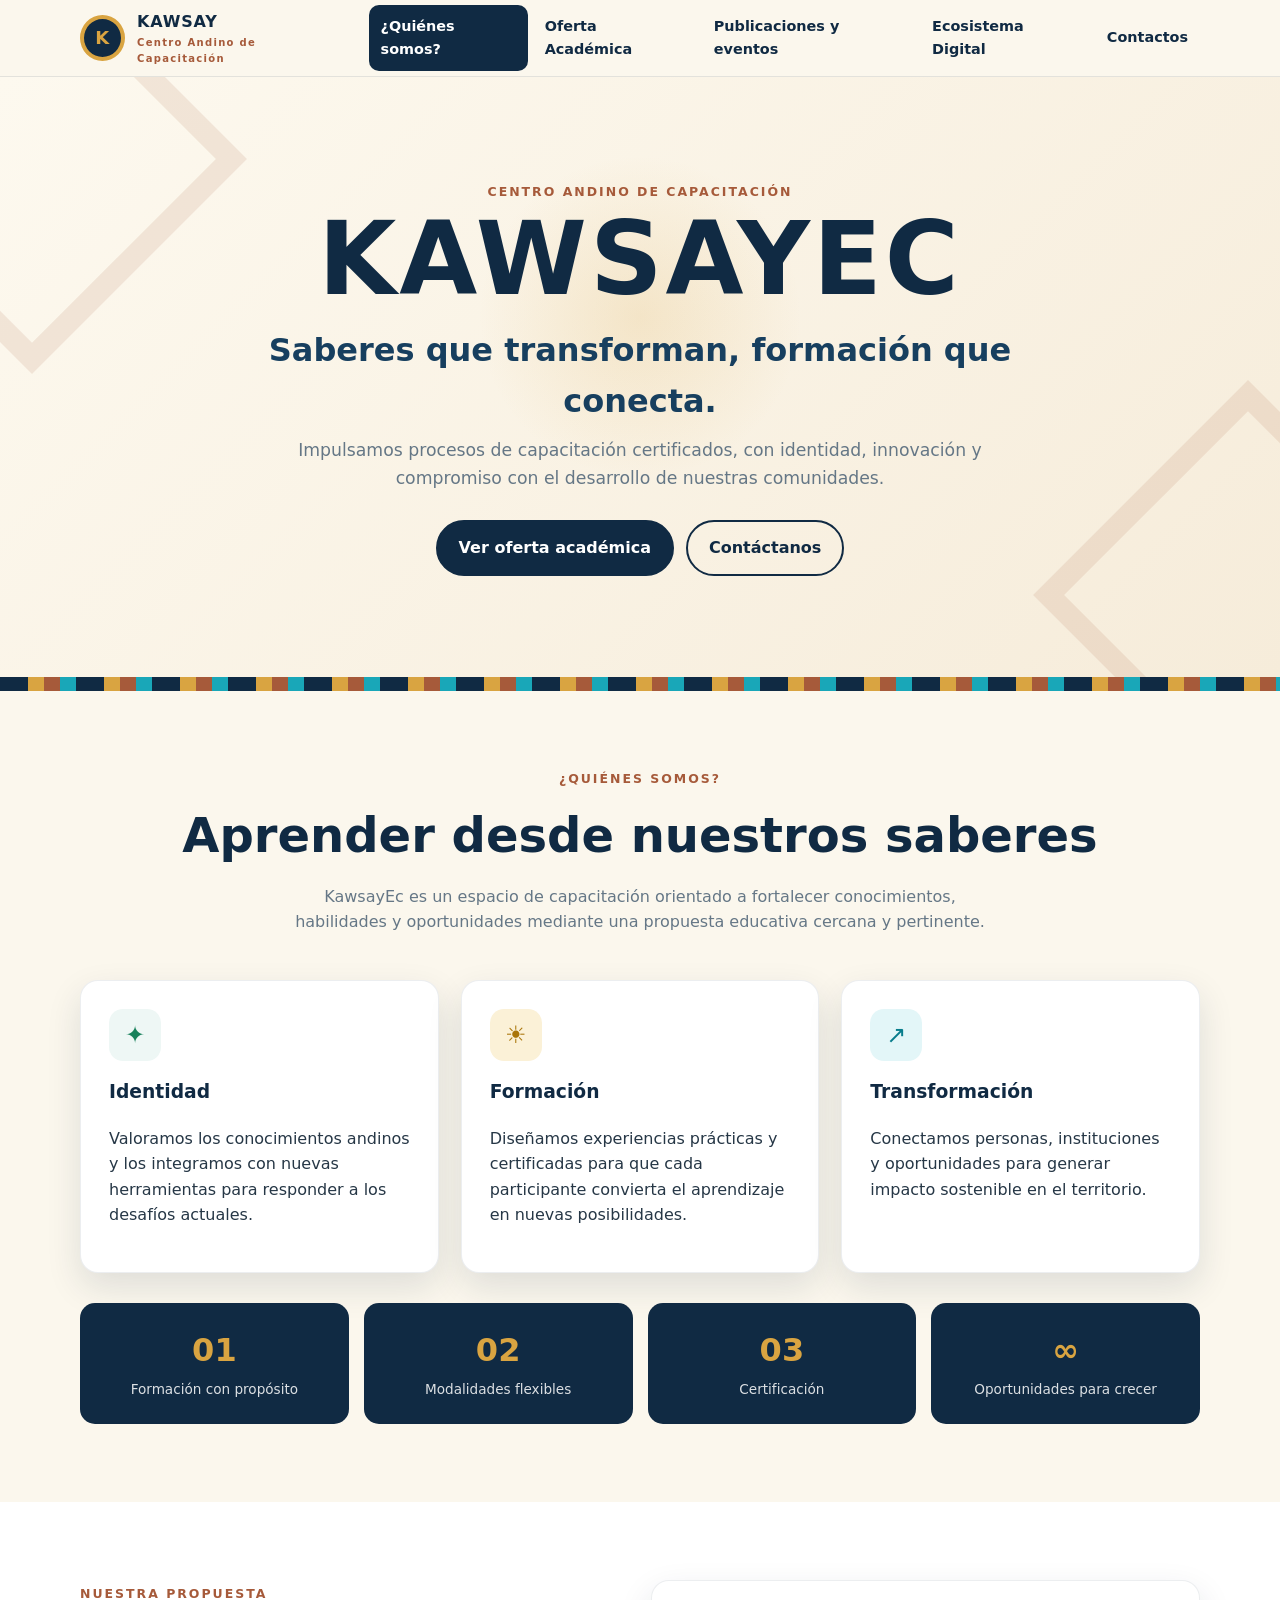
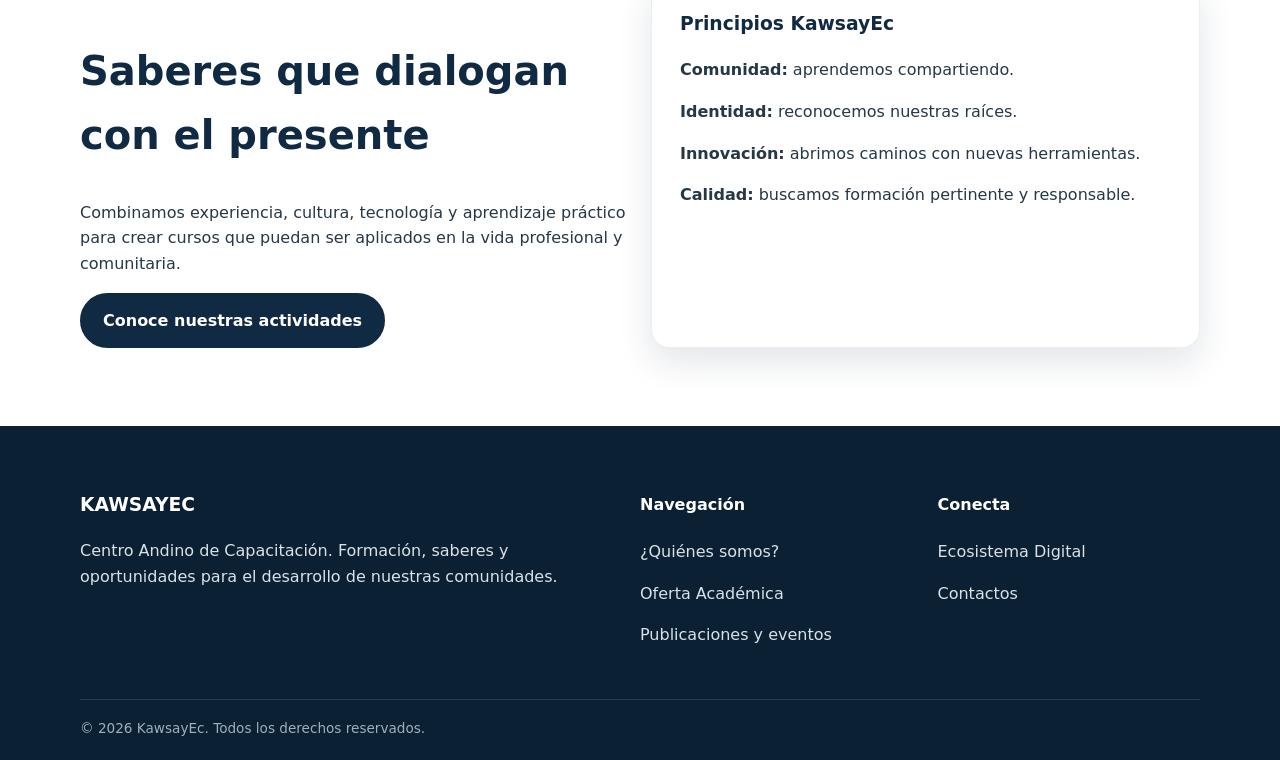
==== index.html @ 14b45e56 "site first push" ====
<!DOCTYPE html>
<html lang="es">
<head>
<meta charset="UTF-8">
<meta name="viewport" content="width=device-width, initial-scale=1.0">
<meta name="description" content="KawsayEc - Centro Andino de Capacitación">
<title>¿Quiénes somos? | KawsayEc</title>
<link rel="stylesheet" href="style.css">
</head>
<body>
<header>
<nav class="navbar container">
  <a class="logo" href="index.html" aria-label="KawsayEc inicio">
    <span class="logo-mark">K</span>
    <span>KAWSAY<small>Centro Andino de Capacitación</small></span>
  </a>
  <button class="menu-btn" aria-label="Abrir menú" aria-expanded="false">☰</button>
  <ul class="nav-links">
    <li><a href="index.html">¿Quiénes somos?</a></li>
    <li><a href="oferta-academica.html">Oferta Académica</a></li>
    <li><a href="publicaciones-eventos.html">Publicaciones y eventos</a></li>
    <li><a href="ecosistema-digital.html">Ecosistema Digital</a></li>
    <li><a href="contactos.html">Contactos</a></li>
  </ul>
</nav>
</header>

<section class="hero">
  <div class="hero-content container reveal">
    <span class="eyebrow">Centro Andino de Capacitación</span>
    <h1>KAWSAYEC</h1>
    <h2>Saberes que transforman, formación que conecta.</h2>
    <p>Impulsamos procesos de capacitación certificados, con identidad, innovación y compromiso con el desarrollo de nuestras comunidades.</p>
    <div class="btns">
      <a class="btn btn-primary" href="oferta-academica.html">Ver oferta académica</a>
      <a class="btn btn-outline" href="contactos.html">Contáctanos</a>
    </div>
  </div>
</section>
<div class="pattern"></div>

<section class="section">
  <div class="container">
    <div class="section-title reveal">
      <span class="eyebrow">¿Quiénes somos?</span>
      <h2>Aprender desde nuestros saberes</h2>
      <p>KawsayEc es un espacio de capacitación orientado a fortalecer conocimientos, habilidades y oportunidades mediante una propuesta educativa cercana y pertinente.</p>
    </div>
    <div class="grid grid-3">
      <article class="card reveal">
        <div class="icon">✦</div>
        <h3>Identidad</h3>
        <p>Valoramos los conocimientos andinos y los integramos con nuevas herramientas para responder a los desafíos actuales.</p>
      </article>
      <article class="card gold reveal">
        <div class="icon">☀</div>
        <h3>Formación</h3>
        <p>Diseñamos experiencias prácticas y certificadas para que cada participante convierta el aprendizaje en nuevas posibilidades.</p>
      </article>
      <article class="card cyan reveal">
        <div class="icon">↗</div>
        <h3>Transformación</h3>
        <p>Conectamos personas, instituciones y oportunidades para generar impacto sostenible en el territorio.</p>
      </article>
    </div>
    <div class="stats">
      <div class="stat"><strong>01</strong><span>Formación con propósito</span></div>
      <div class="stat"><strong>02</strong><span>Modalidades flexibles</span></div>
      <div class="stat"><strong>03</strong><span>Certificación</span></div>
      <div class="stat"><strong>∞</strong><span>Oportunidades para crecer</span></div>
    </div>
  </div>
</section>

<section class="section alt">
  <div class="container grid grid-2">
    <div class="reveal">
      <span class="eyebrow">Nuestra propuesta</span>
      <h2 style="color:var(--navy);font-size:2.5rem">Saberes que dialogan con el presente</h2>
      <p>Combinamos experiencia, cultura, tecnología y aprendizaje práctico para crear cursos que puedan ser aplicados en la vida profesional y comunitaria.</p>
      <a class="btn btn-primary" href="publicaciones-eventos.html">Conoce nuestras actividades</a>
    </div>
    <div class="card reveal">
      <h3>Principios KawsayEc</h3>
      <p><strong>Comunidad:</strong> aprendemos compartiendo.</p>
      <p><strong>Identidad:</strong> reconocemos nuestras raíces.</p>
      <p><strong>Innovación:</strong> abrimos caminos con nuevas herramientas.</p>
      <p><strong>Calidad:</strong> buscamos formación pertinente y responsable.</p>
    </div>
  </div>
</section>


<footer>
  <div class="container footer-grid">
    <div>
      <h3>KAWSAYEC</h3>
      <p>Centro Andino de Capacitación. Formación, saberes y oportunidades para el desarrollo de nuestras comunidades.</p>
    </div>
    <div>
      <h4>Navegación</h4>
      <p><a href="index.html">¿Quiénes somos?</a></p>
      <p><a href="oferta-academica.html">Oferta Académica</a></p>
      <p><a href="publicaciones-eventos.html">Publicaciones y eventos</a></p>
    </div>
    <div>
      <h4>Conecta</h4>
      <p><a href="ecosistema-digital.html">Ecosistema Digital</a></p>
      <p><a href="contactos.html">Contactos</a></p>
    </div>
  </div>
  <div class="container copyright">© <span id="year"></span> KawsayEc. Todos los derechos reservados.</div>
</footer>

<script src="js.js"></script>
</body>
</html>
---- style.css ----
:root{
  --navy:#102a43;
  --navy-2:#173f5f;
  --gold:#d9a441;
  --terracotta:#a65a3a;
  --cyan:#19a7b8;
  --emerald:#18815b;
  --red:#8f3040;
  --cream:#fbf7ed;
  --white:#ffffff;
  --ink:#263746;
  --muted:#657786;
  --shadow:0 14px 35px rgba(16,42,67,.12);
  --radius:18px;
}

*{box-sizing:border-box}
html{scroll-behavior:smooth}
body{
  margin:0;
  font-family:Inter,ui-sans-serif,system-ui,-apple-system,BlinkMacSystemFont,"Segoe UI",sans-serif;
  color:var(--ink);
  background:var(--cream);
  line-height:1.6;
}
a{text-decoration:none;color:inherit}
img{max-width:100%;display:block}

.container{width:min(1120px,92%);margin:auto}

header{
  position:sticky;top:0;z-index:50;
  background:rgba(251,247,237,.96);
  backdrop-filter:blur(10px);
  border-bottom:1px solid rgba(16,42,67,.1);
}
.navbar{min-height:76px;display:flex;align-items:center;justify-content:space-between;gap:25px}
.logo{display:flex;align-items:center;gap:12px;font-weight:900;color:var(--navy);letter-spacing:.05em}
.logo-mark{
  width:46px;height:46px;border-radius:50%;
  display:grid;place-items:center;
  background:var(--navy);color:var(--gold);
  border:4px solid var(--gold);
  font-size:18px;
}
.logo small{display:block;font-size:10px;letter-spacing:.13em;color:var(--terracotta)}
.nav-links{display:flex;align-items:center;gap:5px;list-style:none;padding:0;margin:0}
.nav-links a{
  display:block;padding:10px 12px;border-radius:10px;
  color:var(--navy);font-size:.9rem;font-weight:700;
}
.nav-links a:hover,.nav-links a.active{background:var(--navy);color:var(--white)}
.menu-btn{display:none;background:none;border:0;font-size:28px;color:var(--navy);cursor:pointer}

.hero{
  min-height:600px;display:grid;place-items:center;text-align:center;
  position:relative;overflow:hidden;
  background:
    radial-gradient(circle at 50% 40%, rgba(217,164,65,.18), transparent 22%),
    linear-gradient(135deg,#fdf9ef 0%,#f6ecda 100%);
}
.hero:before,.hero:after{
  content:"";position:absolute;width:260px;height:260px;
  border:22px solid var(--terracotta);opacity:.12;
  transform:rotate(45deg);
}
.hero:before{left:-120px;top:-70px}
.hero:after{right:-120px;bottom:-70px}
.hero-content{position:relative;z-index:2;max-width:850px;padding:80px 0}
.eyebrow{color:var(--terracotta);font-weight:900;letter-spacing:.16em;text-transform:uppercase;font-size:.78rem}
.hero h1{margin:10px 0;color:var(--navy);font-size:clamp(3rem,8vw,6.3rem);line-height:.9;letter-spacing:.03em}
.hero h2{margin:20px 0 10px;color:var(--navy-2);font-size:clamp(1.2rem,3vw,2rem)}
.hero p{max-width:700px;margin:0 auto 28px;color:var(--muted);font-size:1.08rem}
.btns{display:flex;justify-content:center;gap:12px;flex-wrap:wrap}
.btn{
  display:inline-flex;align-items:center;justify-content:center;
  padding:13px 21px;border-radius:999px;font-weight:800;
  border:2px solid var(--navy);transition:.2s ease;
}
.btn-primary{background:var(--navy);color:white}
.btn-primary:hover{background:var(--navy-2);transform:translateY(-2px)}
.btn-outline{color:var(--navy)}
.btn-outline:hover{background:var(--gold);border-color:var(--gold)}

.pattern{
  height:14px;
  background:repeating-linear-gradient(90deg,var(--navy) 0 28px,var(--gold) 28px 44px,var(--terracotta) 44px 60px,var(--cyan) 60px 76px);
}

.section{padding:78px 0}
.section.alt{background:white}
.section-title{text-align:center;margin-bottom:45px}
.section-title .eyebrow{display:block;margin-bottom:8px}
.section-title h2{margin:0;color:var(--navy);font-size:clamp(2rem,4vw,3rem)}
.section-title p{max-width:700px;margin:10px auto;color:var(--muted)}

.grid{display:grid;gap:22px}
.grid-3{grid-template-columns:repeat(3,1fr)}
.grid-2{grid-template-columns:repeat(2,1fr)}

.card{
  background:white;border:1px solid rgba(16,42,67,.08);
  border-radius:var(--radius);padding:28px;box-shadow:var(--shadow)
}
.card h3{margin-top:0;color:var(--navy)}
.icon{
  width:52px;height:52px;border-radius:14px;display:grid;place-items:center;
  background:#eef7f5;color:var(--emerald);font-size:24px;margin-bottom:16px;
}
.card.gold .icon{background:#fbf1d7;color:#a97509}
.card.cyan .icon{background:#e3f6f8;color:#087d8c}
.card.red .icon{background:#f8e8eb;color:var(--red)}

.stats{display:grid;grid-template-columns:repeat(4,1fr);gap:15px;margin-top:30px}
.stat{padding:22px;text-align:center;border-radius:15px;background:var(--navy);color:white}
.stat strong{display:block;font-size:2rem;color:var(--gold)}
.stat span{font-size:.85rem;opacity:.85}

.page-hero{padding:75px 0;background:linear-gradient(120deg,var(--navy),var(--navy-2));color:white}
.page-hero h1{font-size:clamp(2.4rem,6vw,4.2rem);margin:0}
.page-hero p{max-width:760px;color:#dce7ee}

.course-card{position:relative;overflow:hidden}
.course-tag{
  display:inline-block;padding:5px 10px;border-radius:999px;
  background:#e7f6f2;color:var(--emerald);font-size:.75rem;font-weight:900
}
.course-card h3{font-size:1.3rem}
.course-meta{display:flex;gap:12px;flex-wrap:wrap;color:var(--muted);font-size:.85rem;margin:15px 0}
.price{font-size:1.35rem;font-weight:900;color:var(--terracotta)}

.event{display:grid;grid-template-columns:95px 1fr;gap:20px;align-items:start}
.event-date{background:var(--gold);color:var(--navy);border-radius:14px;text-align:center;padding:12px;font-weight:900}
.event-date strong{display:block;font-size:1.8rem;line-height:1}
.event h3{margin:0;color:var(--navy)}

.digital{
  min-height:170px;display:flex;flex-direction:column;justify-content:space-between;
  background:var(--navy);color:white;border-radius:20px;padding:28px;
  position:relative;overflow:hidden
}
.digital:after{content:"✦";position:absolute;right:20px;top:8px;font-size:100px;color:rgba(217,164,65,.12)}
.digital h3{margin:0;color:white;position:relative;z-index:1}
.digital p{color:#c9d8e1;position:relative;z-index:1}
.digital a{color:var(--gold);font-weight:900;position:relative;z-index:1}

.contact-box{background:var(--navy);color:white;border-radius:24px;padding:40px}
.contact-box h2{color:white}
.contact-item{display:flex;gap:15px;align-items:flex-start;margin:20px 0}
.contact-item b{color:var(--gold);display:block}

form{display:grid;gap:14px}
input,textarea,select{
  width:100%;padding:14px 15px;border-radius:12px;
  border:1px solid #d7dfe5;background:white;font:inherit;color:var(--ink)
}
textarea{min-height:140px;resize:vertical}
input:focus,textarea:focus,select:focus{outline:3px solid rgba(25,167,184,.18);border-color:var(--cyan)}

footer{background:#0b2033;color:#d8e2e8;padding:45px 0 20px}
.footer-grid{display:grid;grid-template-columns:2fr 1fr 1fr;gap:35px}
footer h3,footer h4{color:white}
footer a:hover{color:var(--gold)}
.copyright{margin-top:35px;padding-top:18px;border-top:1px solid rgba(255,255,255,.12);font-size:.85rem;color:#9db0bd}

.reveal{opacity:0;transform:translateY(18px);transition:.6s ease}
.reveal.show{opacity:1;transform:none}

@media(max-width:900px){
  .menu-btn{display:block}
  .nav-links{
    position:absolute;left:4%;right:4%;top:70px;
    display:none;flex-direction:column;align-items:stretch;
    background:var(--cream);padding:10px;border:1px solid #ddd;border-radius:16px;box-shadow:var(--shadow)
  }
  .nav-links.open{display:flex}
  .grid-3{grid-template-columns:1fr 1fr}
  .footer-grid{grid-template-columns:1fr 1fr}
}
@media(max-width:620px){
  .grid-3,.grid-2,.stats,.footer-grid{grid-template-columns:1fr}
  .hero{min-height:520px}
  .section{padding:58px 0}
  .event{grid-template-columns:72px 1fr}
}
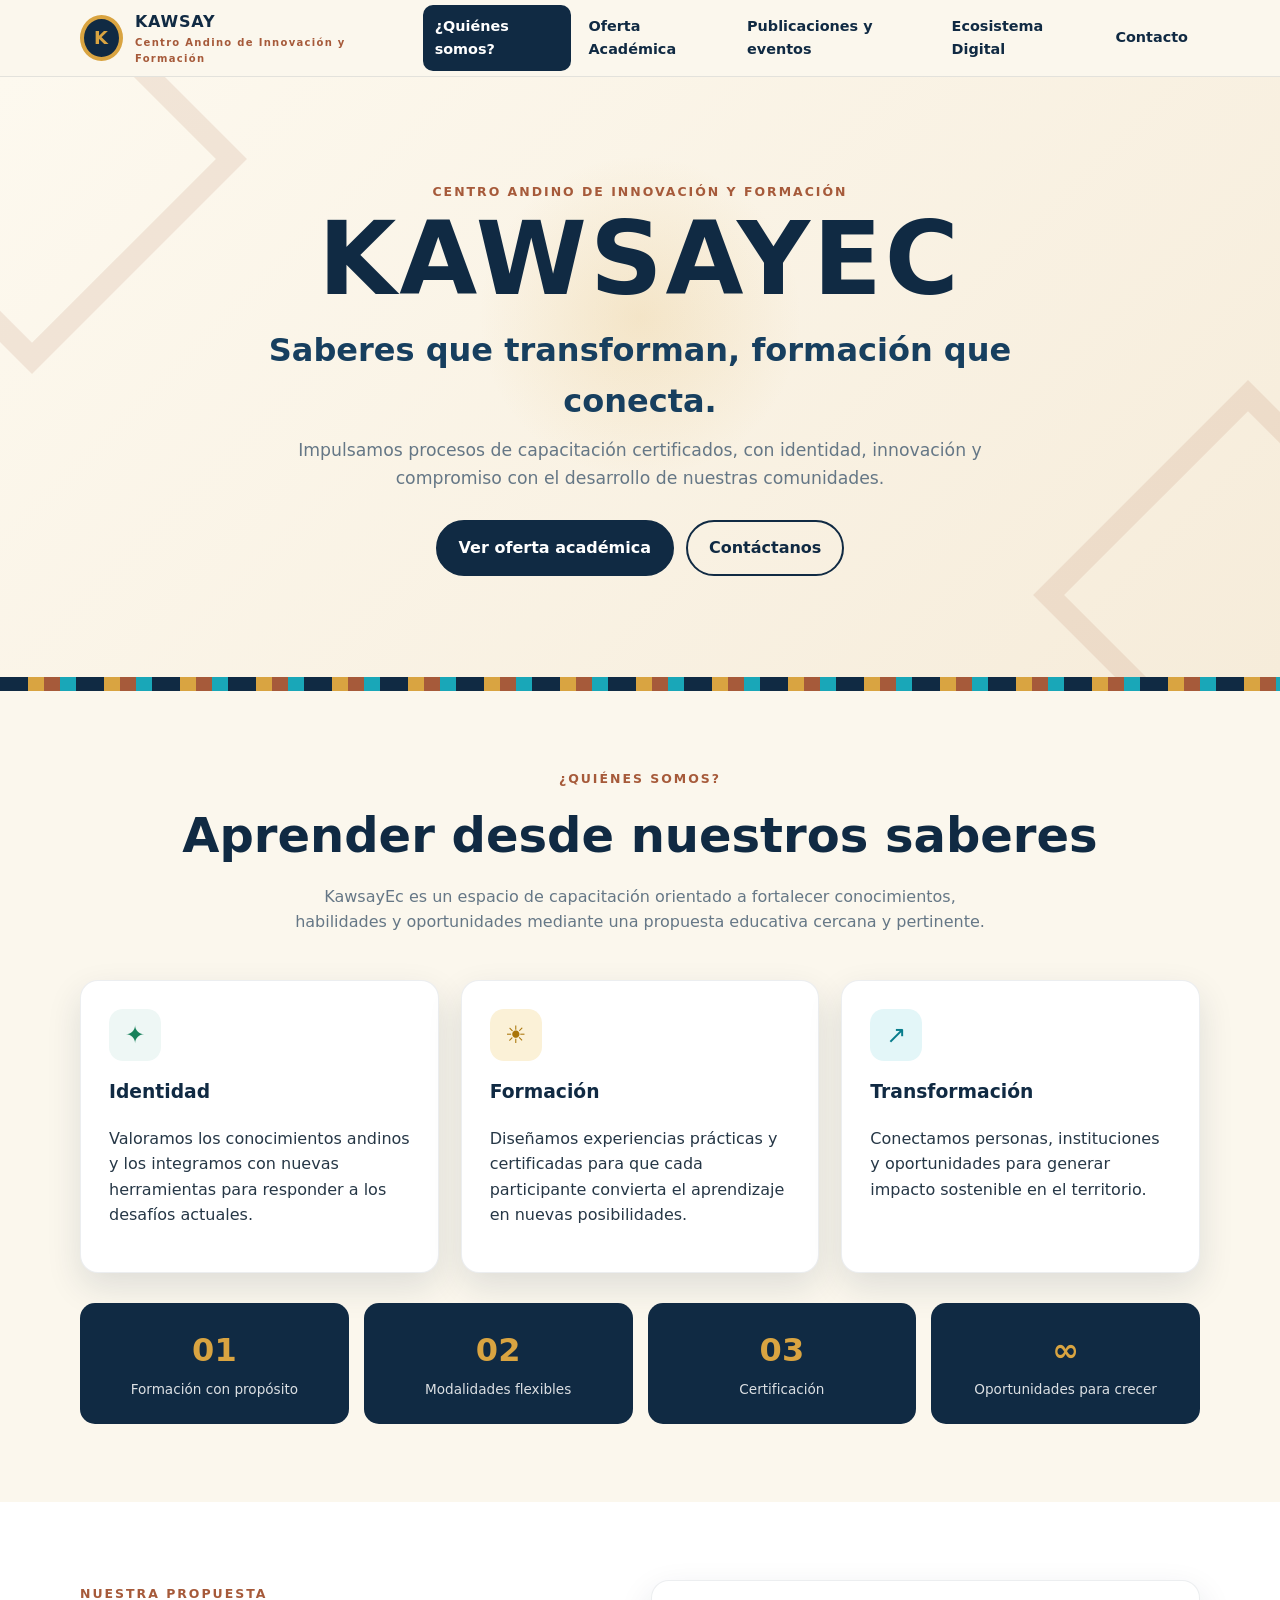
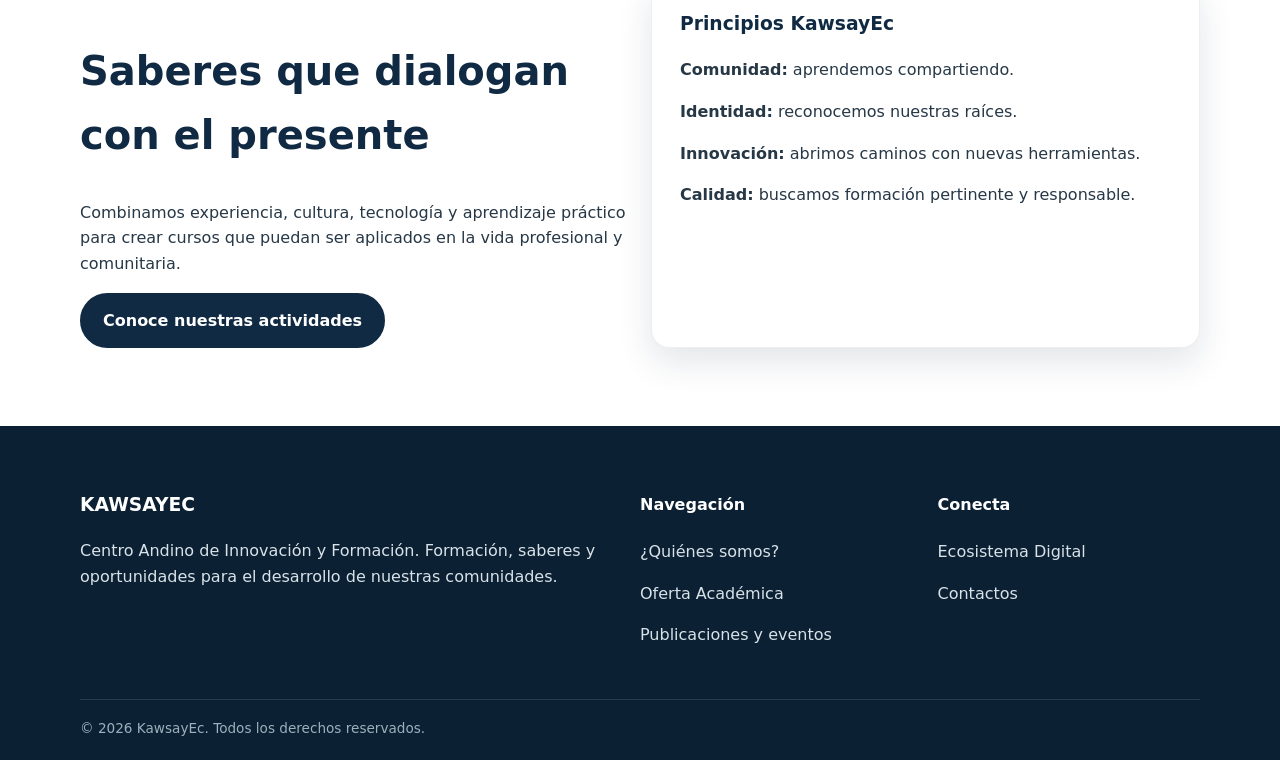
==== commit 8b9d2d93: "slogan cambiado" ====
--- a/index.html
+++ b/index.html
@@ -1,117 +1,170 @@
-<!DOCTYPE html>
+<!doctype html>
 <html lang="es">
-<head>
-<meta charset="UTF-8">
-<meta name="viewport" content="width=device-width, initial-scale=1.0">
-<meta name="description" content="KawsayEc - Centro Andino de Capacitación">
-<title>¿Quiénes somos? | KawsayEc</title>
-<link rel="stylesheet" href="style.css">
-</head>
-<body>
-<header>
-<nav class="navbar container">
-  <a class="logo" href="index.html" aria-label="KawsayEc inicio">
-    <span class="logo-mark">K</span>
-    <span>KAWSAY<small>Centro Andino de Capacitación</small></span>
-  </a>
-  <button class="menu-btn" aria-label="Abrir menú" aria-expanded="false">☰</button>
-  <ul class="nav-links">
-    <li><a href="index.html">¿Quiénes somos?</a></li>
-    <li><a href="oferta-academica.html">Oferta Académica</a></li>
-    <li><a href="publicaciones-eventos.html">Publicaciones y eventos</a></li>
-    <li><a href="ecosistema-digital.html">Ecosistema Digital</a></li>
-    <li><a href="contactos.html">Contactos</a></li>
-  </ul>
-</nav>
-</header>
+  <head>
+    <meta charset="UTF-8" />
+    <meta name="viewport" content="width=device-width, initial-scale=1.0" />
+    <meta
+      name="description"
+      content="KawsayEc -  Centro Andino de Innovación y Formación"
+    />
+    <title>¿Quiénes somos? | KawsayEc</title>
+    <link rel="stylesheet" href="style.css" />
+  </head>
+  <body>
+    <header>
+      <nav class="navbar container">
+        <a class="logo" href="index.html" aria-label="KawsayEc inicio">
+          <span class="logo-mark">K</span>
+          <span
+            >KAWSAY<small> Centro Andino de Innovación y Formación</small></span
+          >
+        </a>
+        <button class="menu-btn" aria-label="Abrir menú" aria-expanded="false">
+          ☰
+        </button>
+        <ul class="nav-links">
+          <li><a href="index.html">¿Quiénes somos?</a></li>
+          <li><a href="oferta-academica.html">Oferta Académica</a></li>
+          <li>
+            <a href="publicaciones-eventos.html">Publicaciones y eventos</a>
+          </li>
+          <li><a href="ecosistema-digital.html">Ecosistema Digital</a></li>
+          <li><a href="contactos.html">Contacto</a></li>
+        </ul>
+      </nav>
+    </header>
 
-<section class="hero">
-  <div class="hero-content container reveal">
-    <span class="eyebrow">Centro Andino de Capacitación</span>
-    <h1>KAWSAYEC</h1>
-    <h2>Saberes que transforman, formación que conecta.</h2>
-    <p>Impulsamos procesos de capacitación certificados, con identidad, innovación y compromiso con el desarrollo de nuestras comunidades.</p>
-    <div class="btns">
-      <a class="btn btn-primary" href="oferta-academica.html">Ver oferta académica</a>
-      <a class="btn btn-outline" href="contactos.html">Contáctanos</a>
-    </div>
-  </div>
-</section>
-<div class="pattern"></div>
+    <section class="hero">
+      <div class="hero-content container reveal">
+        <span class="eyebrow"> Centro Andino de Innovación y Formación</span>
+        <h1>KAWSAYEC</h1>
+        <h2>Saberes que transforman, formación que conecta.</h2>
+        <p>
+          Impulsamos procesos de capacitación certificados, con identidad,
+          innovación y compromiso con el desarrollo de nuestras comunidades.
+        </p>
+        <div class="btns">
+          <a class="btn btn-primary" href="oferta-academica.html"
+            >Ver oferta académica</a
+          >
+          <a class="btn btn-outline" href="contactos.html">Contáctanos</a>
+        </div>
+      </div>
+    </section>
+    <div class="pattern"></div>
 
-<section class="section">
-  <div class="container">
-    <div class="section-title reveal">
-      <span class="eyebrow">¿Quiénes somos?</span>
-      <h2>Aprender desde nuestros saberes</h2>
-      <p>KawsayEc es un espacio de capacitación orientado a fortalecer conocimientos, habilidades y oportunidades mediante una propuesta educativa cercana y pertinente.</p>
-    </div>
-    <div class="grid grid-3">
-      <article class="card reveal">
-        <div class="icon">✦</div>
-        <h3>Identidad</h3>
-        <p>Valoramos los conocimientos andinos y los integramos con nuevas herramientas para responder a los desafíos actuales.</p>
-      </article>
-      <article class="card gold reveal">
-        <div class="icon">☀</div>
-        <h3>Formación</h3>
-        <p>Diseñamos experiencias prácticas y certificadas para que cada participante convierta el aprendizaje en nuevas posibilidades.</p>
-      </article>
-      <article class="card cyan reveal">
-        <div class="icon">↗</div>
-        <h3>Transformación</h3>
-        <p>Conectamos personas, instituciones y oportunidades para generar impacto sostenible en el territorio.</p>
-      </article>
-    </div>
-    <div class="stats">
-      <div class="stat"><strong>01</strong><span>Formación con propósito</span></div>
-      <div class="stat"><strong>02</strong><span>Modalidades flexibles</span></div>
-      <div class="stat"><strong>03</strong><span>Certificación</span></div>
-      <div class="stat"><strong>∞</strong><span>Oportunidades para crecer</span></div>
-    </div>
-  </div>
-</section>
+    <section class="section">
+      <div class="container">
+        <div class="section-title reveal">
+          <span class="eyebrow">¿Quiénes somos?</span>
+          <h2>Aprender desde nuestros saberes</h2>
+          <p>
+            KawsayEc es un espacio de capacitación orientado a fortalecer
+            conocimientos, habilidades y oportunidades mediante una propuesta
+            educativa cercana y pertinente.
+          </p>
+        </div>
+        <div class="grid grid-3">
+          <article class="card reveal">
+            <div class="icon">✦</div>
+            <h3>Identidad</h3>
+            <p>
+              Valoramos los conocimientos andinos y los integramos con nuevas
+              herramientas para responder a los desafíos actuales.
+            </p>
+          </article>
+          <article class="card gold reveal">
+            <div class="icon">☀</div>
+            <h3>Formación</h3>
+            <p>
+              Diseñamos experiencias prácticas y certificadas para que cada
+              participante convierta el aprendizaje en nuevas posibilidades.
+            </p>
+          </article>
+          <article class="card cyan reveal">
+            <div class="icon">↗</div>
+            <h3>Transformación</h3>
+            <p>
+              Conectamos personas, instituciones y oportunidades para generar
+              impacto sostenible en el territorio.
+            </p>
+          </article>
+        </div>
+        <div class="stats">
+          <div class="stat">
+            <strong>01</strong><span>Formación con propósito</span>
+          </div>
+          <div class="stat">
+            <strong>02</strong><span>Modalidades flexibles</span>
+          </div>
+          <div class="stat"><strong>03</strong><span>Certificación</span></div>
+          <div class="stat">
+            <strong>∞</strong><span>Oportunidades para crecer</span>
+          </div>
+        </div>
+      </div>
+    </section>
 
-<section class="section alt">
-  <div class="container grid grid-2">
-    <div class="reveal">
-      <span class="eyebrow">Nuestra propuesta</span>
-      <h2 style="color:var(--navy);font-size:2.5rem">Saberes que dialogan con el presente</h2>
-      <p>Combinamos experiencia, cultura, tecnología y aprendizaje práctico para crear cursos que puedan ser aplicados en la vida profesional y comunitaria.</p>
-      <a class="btn btn-primary" href="publicaciones-eventos.html">Conoce nuestras actividades</a>
-    </div>
-    <div class="card reveal">
-      <h3>Principios KawsayEc</h3>
-      <p><strong>Comunidad:</strong> aprendemos compartiendo.</p>
-      <p><strong>Identidad:</strong> reconocemos nuestras raíces.</p>
-      <p><strong>Innovación:</strong> abrimos caminos con nuevas herramientas.</p>
-      <p><strong>Calidad:</strong> buscamos formación pertinente y responsable.</p>
-    </div>
-  </div>
-</section>
+    <section class="section alt">
+      <div class="container grid grid-2">
+        <div class="reveal">
+          <span class="eyebrow">Nuestra propuesta</span>
+          <h2 style="color: var(--navy); font-size: 2.5rem">
+            Saberes que dialogan con el presente
+          </h2>
+          <p>
+            Combinamos experiencia, cultura, tecnología y aprendizaje práctico
+            para crear cursos que puedan ser aplicados en la vida profesional y
+            comunitaria.
+          </p>
+          <a class="btn btn-primary" href="publicaciones-eventos.html"
+            >Conoce nuestras actividades</a
+          >
+        </div>
+        <div class="card reveal">
+          <h3>Principios KawsayEc</h3>
+          <p><strong>Comunidad:</strong> aprendemos compartiendo.</p>
+          <p><strong>Identidad:</strong> reconocemos nuestras raíces.</p>
+          <p>
+            <strong>Innovación:</strong> abrimos caminos con nuevas
+            herramientas.
+          </p>
+          <p>
+            <strong>Calidad:</strong> buscamos formación pertinente y
+            responsable.
+          </p>
+        </div>
+      </div>
+    </section>
 
+    <footer>
+      <div class="container footer-grid">
+        <div>
+          <h3>KAWSAYEC</h3>
+          <p>
+            Centro Andino de Innovación y Formación. Formación, saberes y
+            oportunidades para el desarrollo de nuestras comunidades.
+          </p>
+        </div>
+        <div>
+          <h4>Navegación</h4>
+          <p><a href="index.html">¿Quiénes somos?</a></p>
+          <p><a href="oferta-academica.html">Oferta Académica</a></p>
+          <p>
+            <a href="publicaciones-eventos.html">Publicaciones y eventos</a>
+          </p>
+        </div>
+        <div>
+          <h4>Conecta</h4>
+          <p><a href="ecosistema-digital.html">Ecosistema Digital</a></p>
+          <p><a href="contactos.html">Contactos</a></p>
+        </div>
+      </div>
+      <div class="container copyright">
+        © <span id="year"></span> KawsayEc. Todos los derechos reservados.
+      </div>
+    </footer>
 
-<footer>
-  <div class="container footer-grid">
-    <div>
-      <h3>KAWSAYEC</h3>
-      <p>Centro Andino de Capacitación. Formación, saberes y oportunidades para el desarrollo de nuestras comunidades.</p>
-    </div>
-    <div>
-      <h4>Navegación</h4>
-      <p><a href="index.html">¿Quiénes somos?</a></p>
-      <p><a href="oferta-academica.html">Oferta Académica</a></p>
-      <p><a href="publicaciones-eventos.html">Publicaciones y eventos</a></p>
-    </div>
-    <div>
-      <h4>Conecta</h4>
-      <p><a href="ecosistema-digital.html">Ecosistema Digital</a></p>
-      <p><a href="contactos.html">Contactos</a></p>
-    </div>
-  </div>
-  <div class="container copyright">© <span id="year"></span> KawsayEc. Todos los derechos reservados.</div>
-</footer>
-
-<script src="js.js"></script>
-</body>
+    <script src="js.js"></script>
+  </body>
 </html>
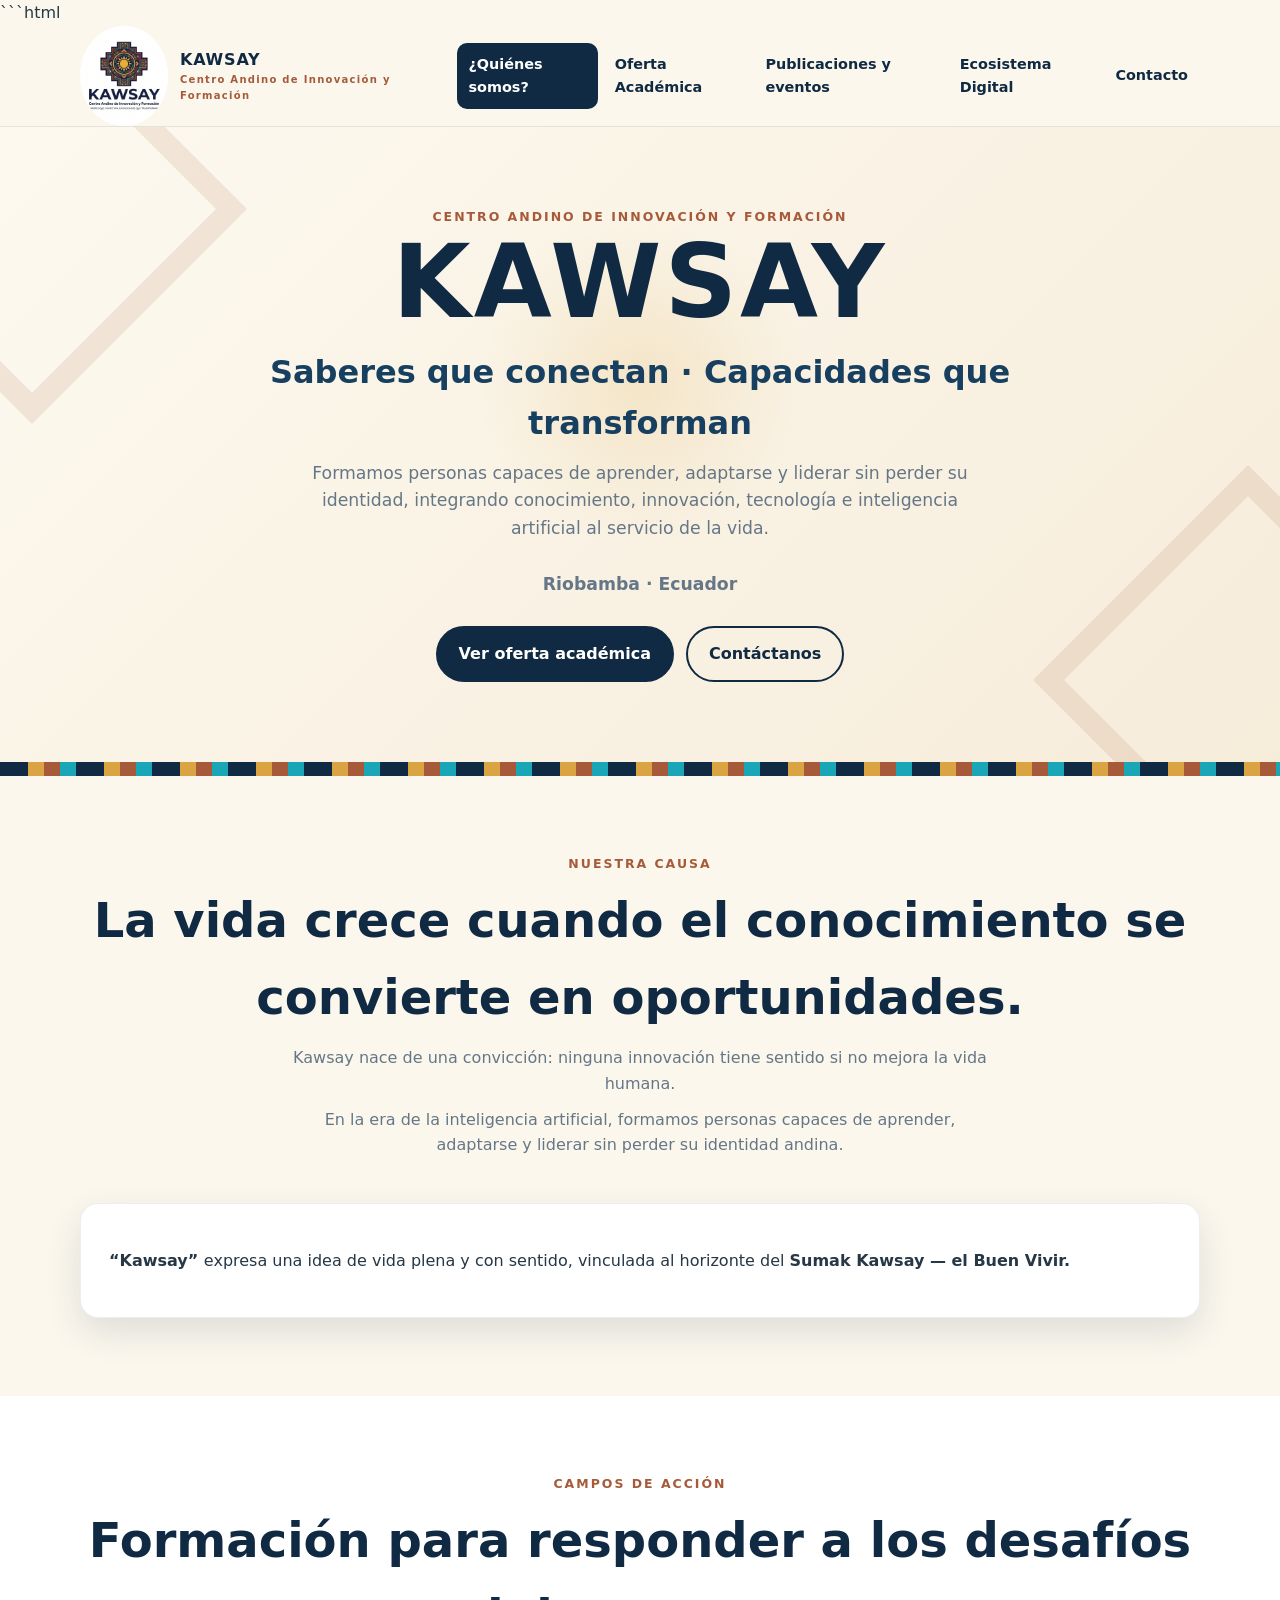
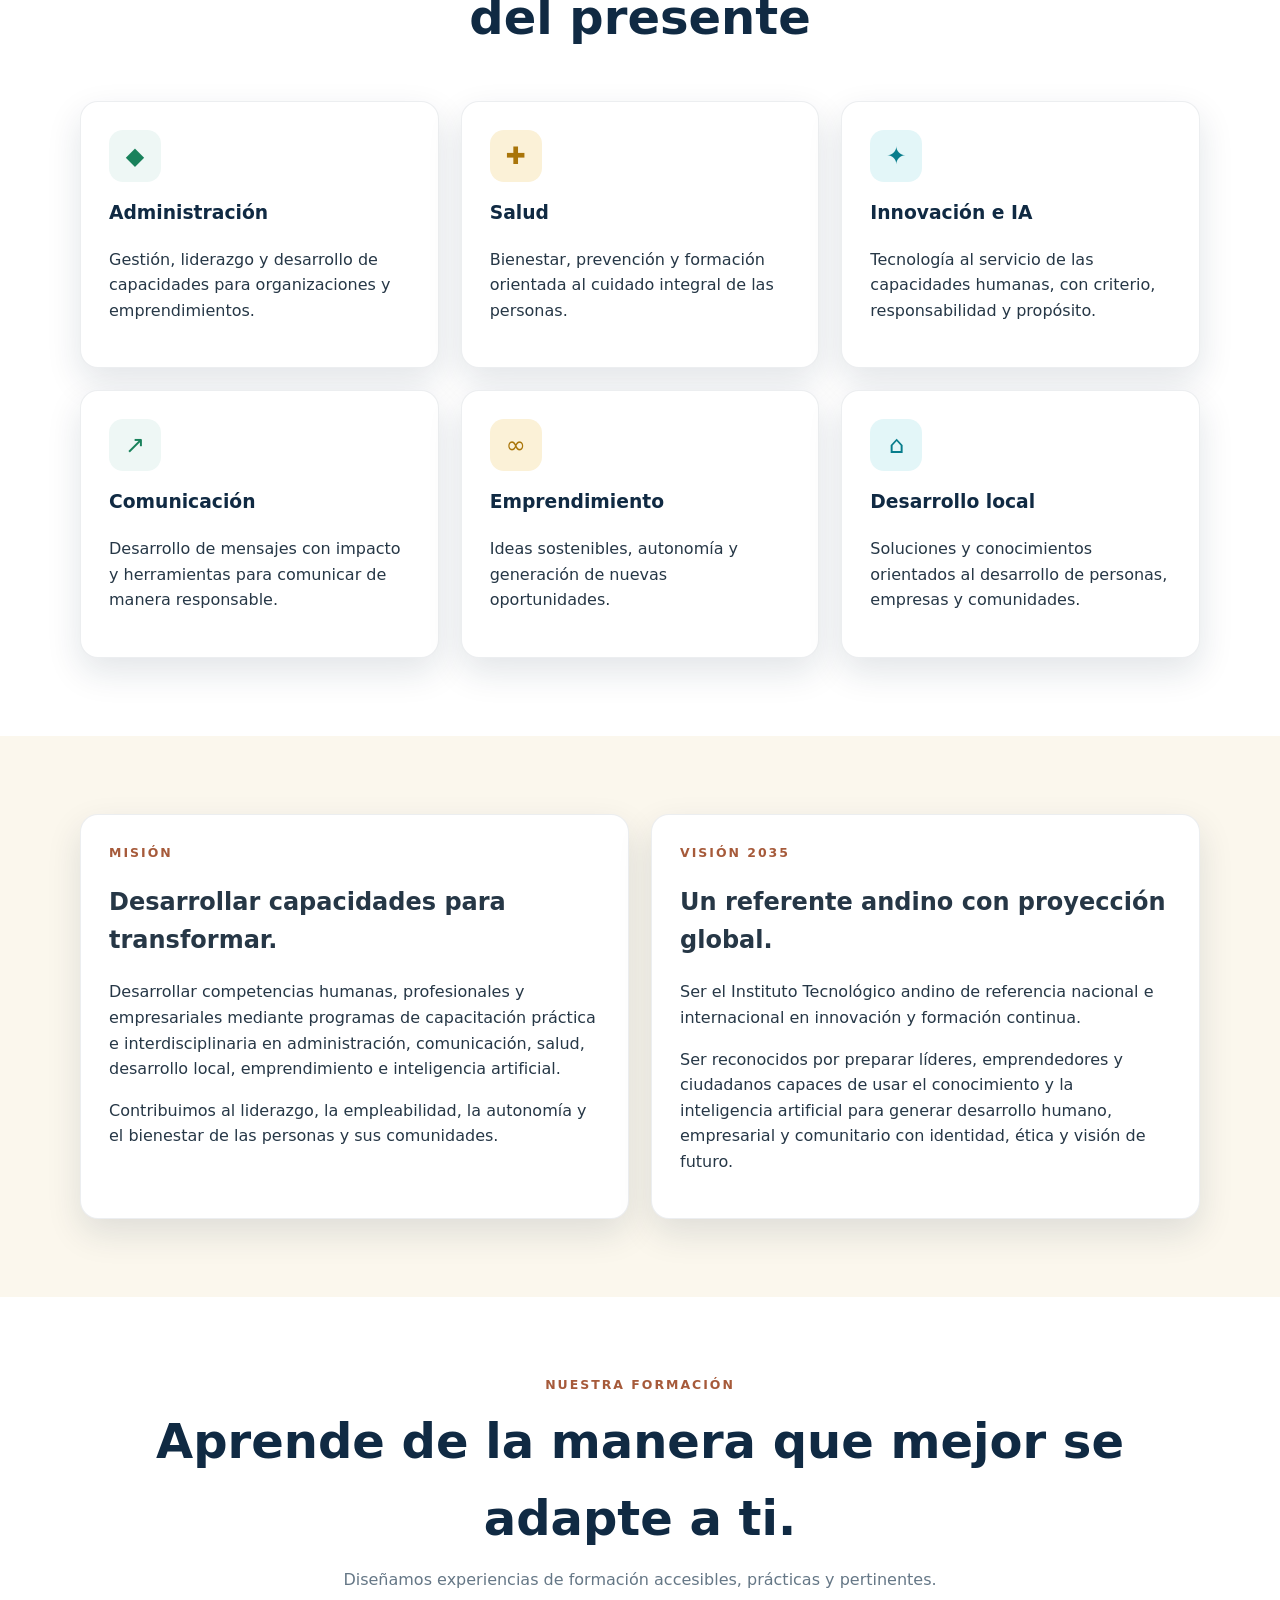
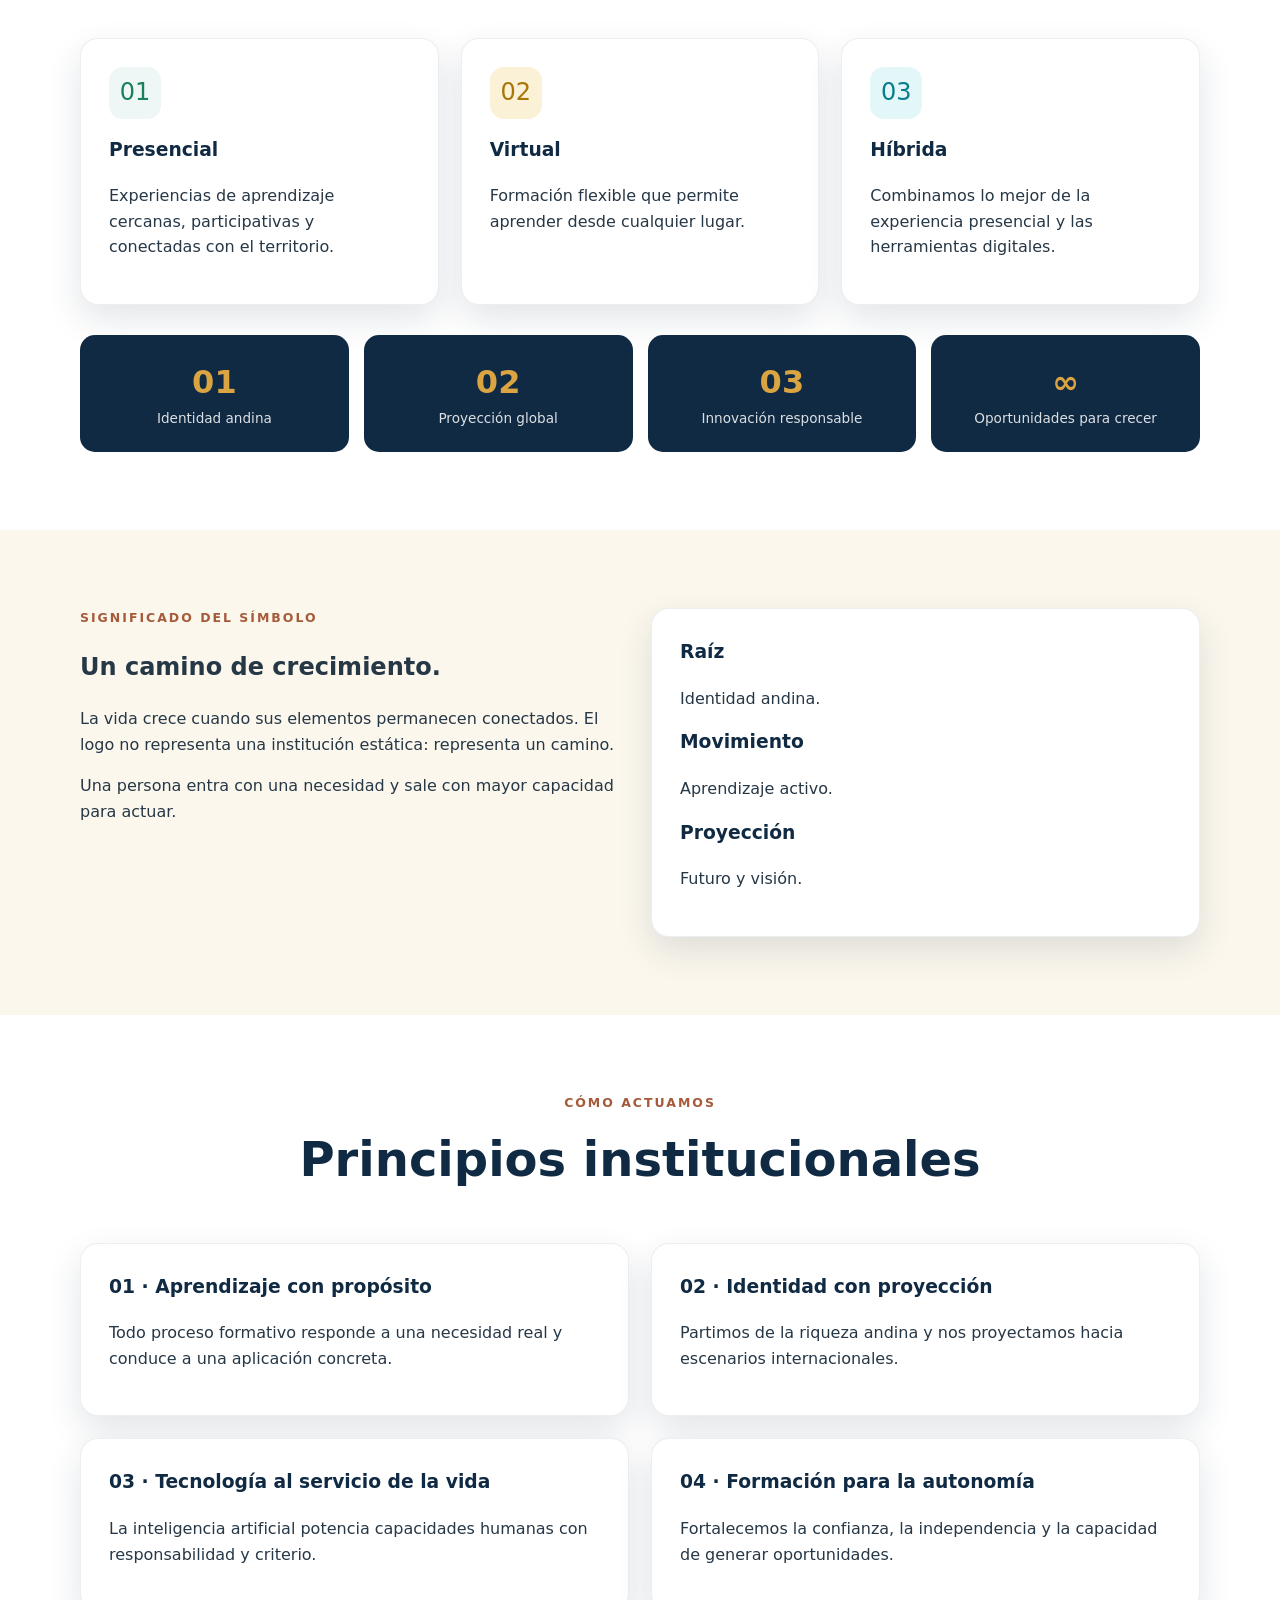
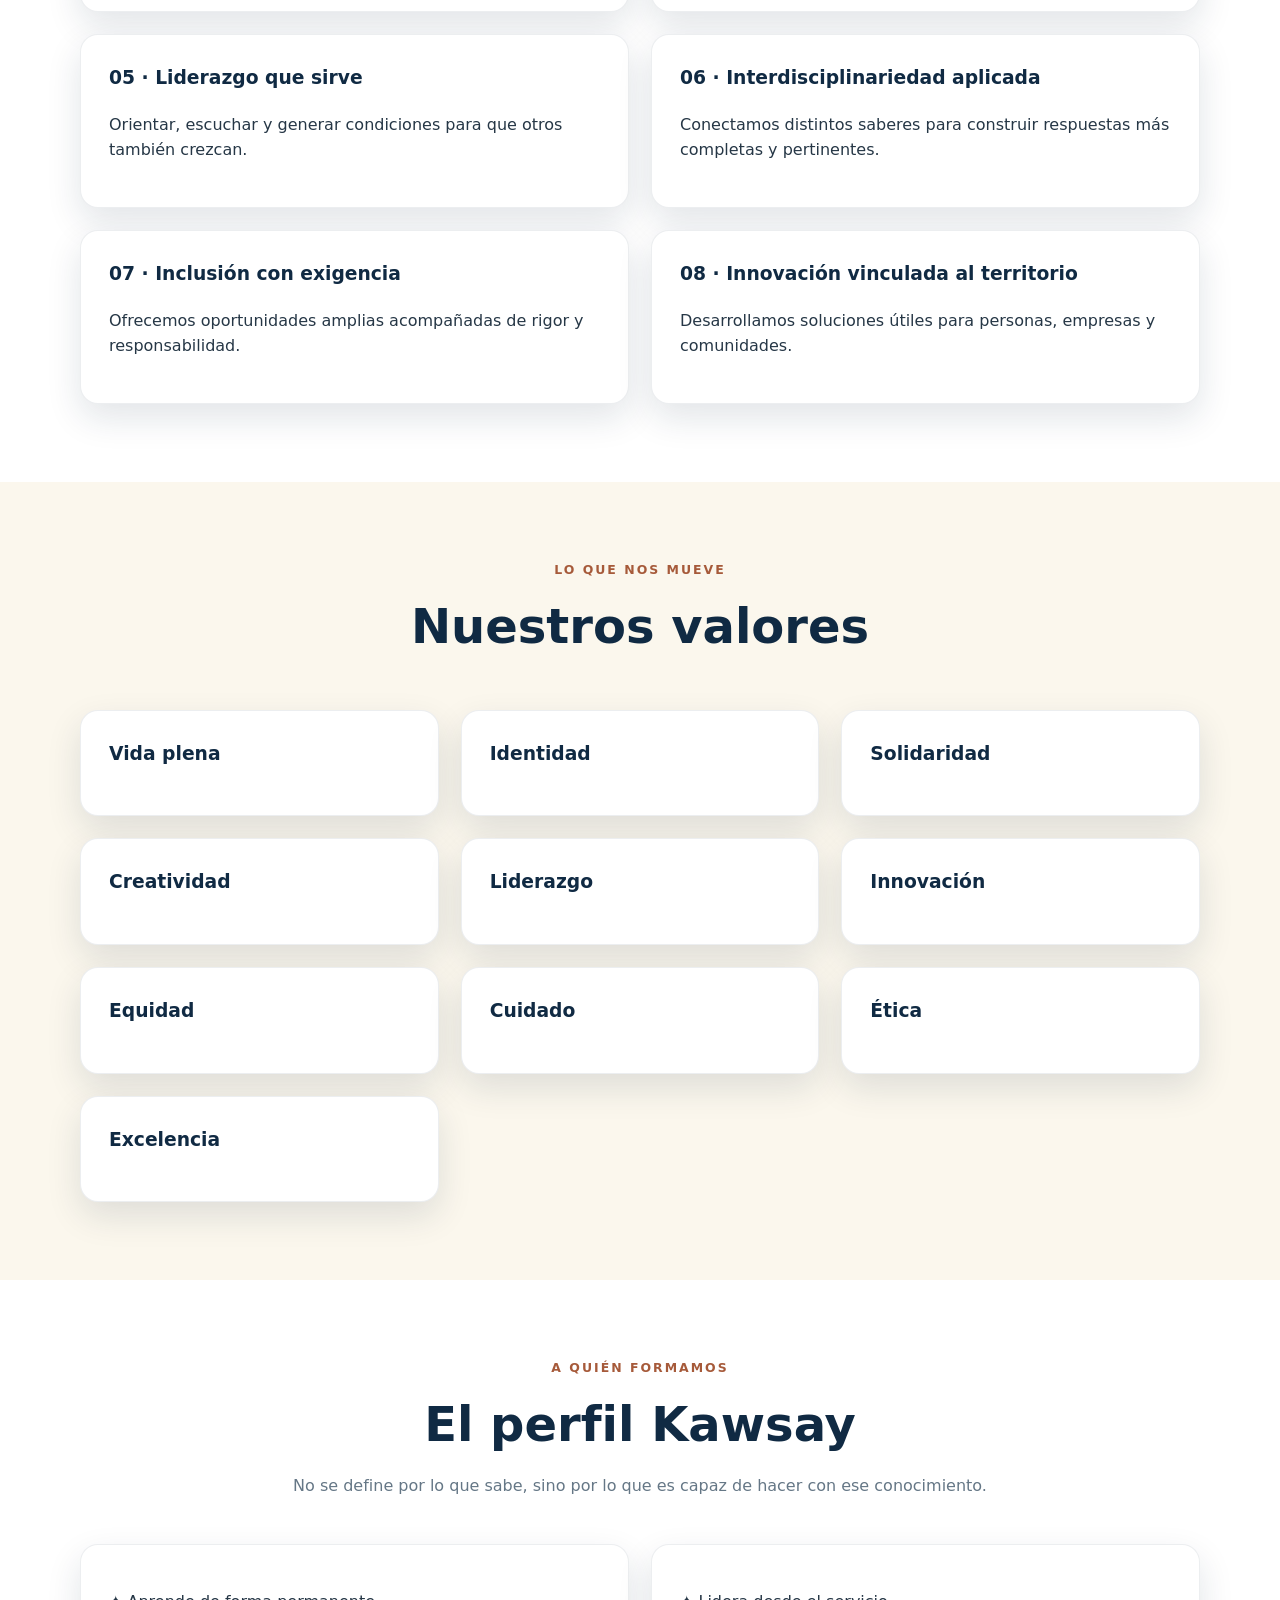
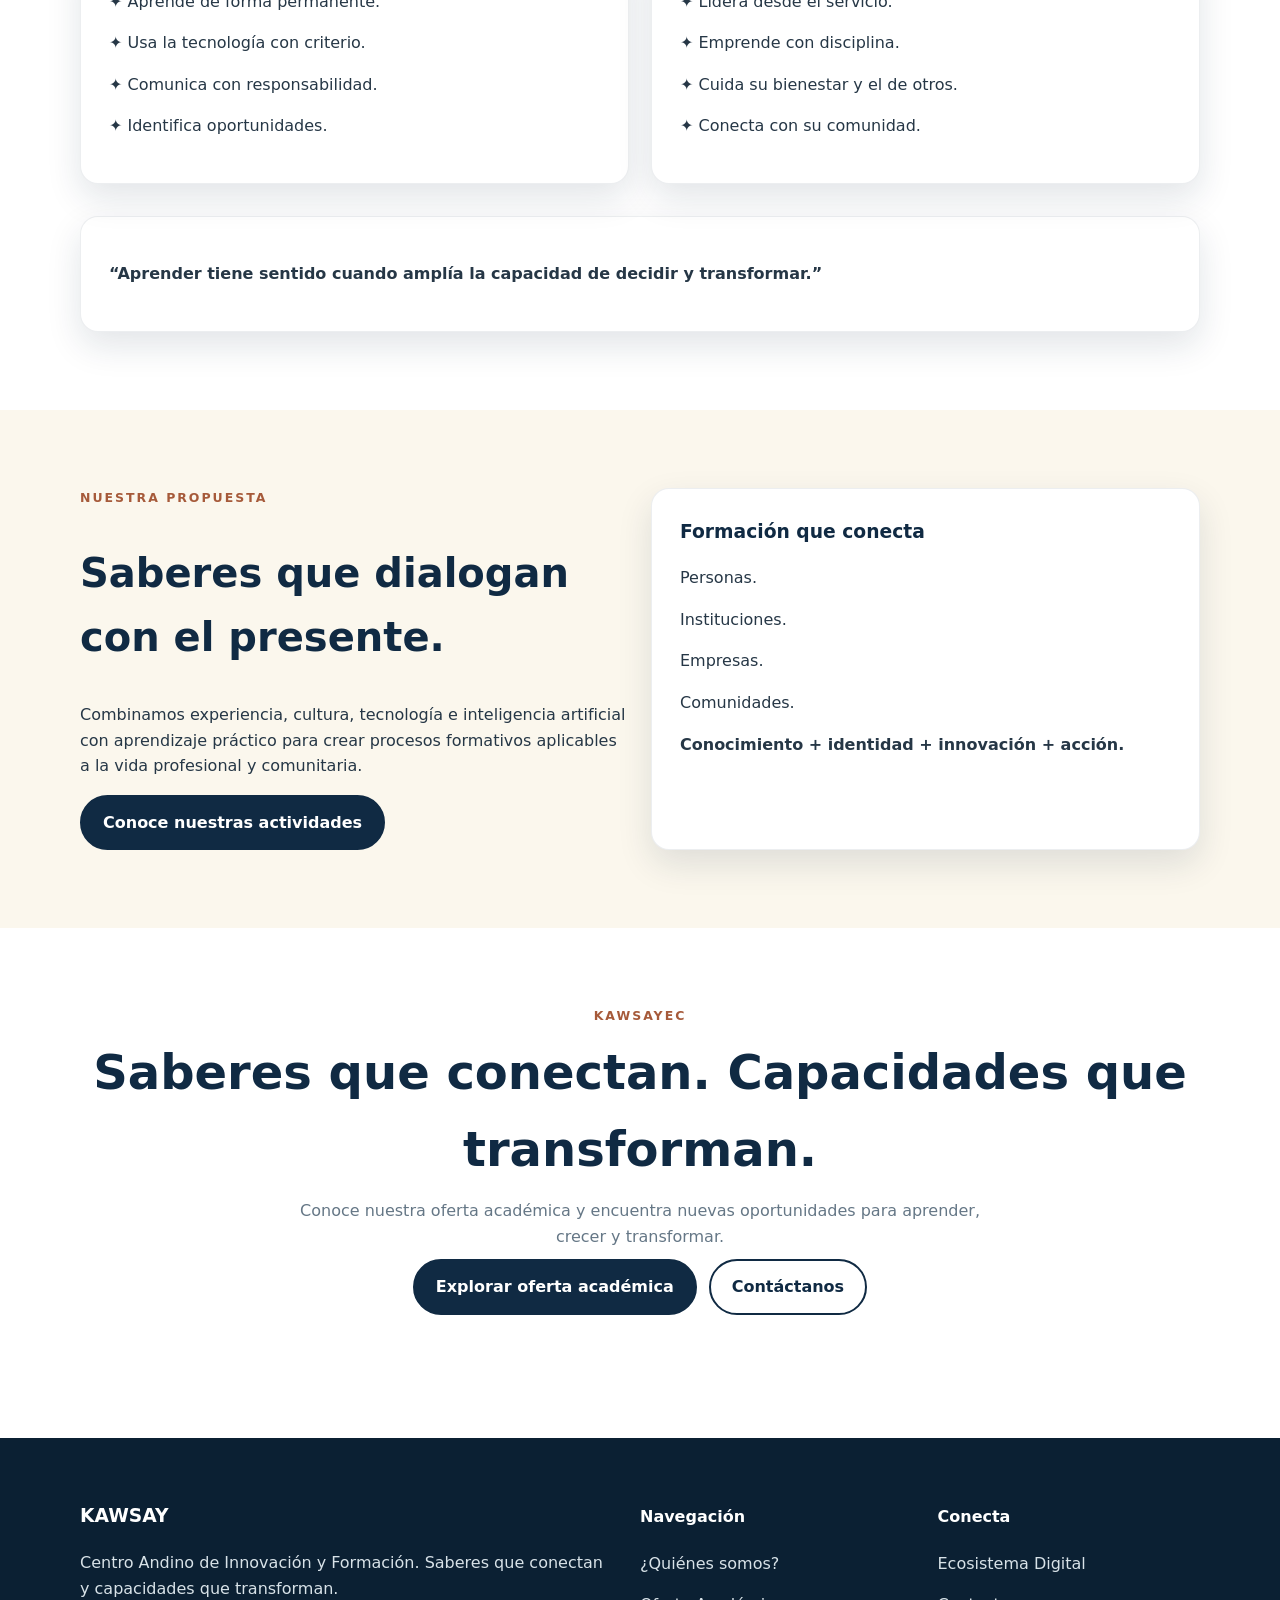
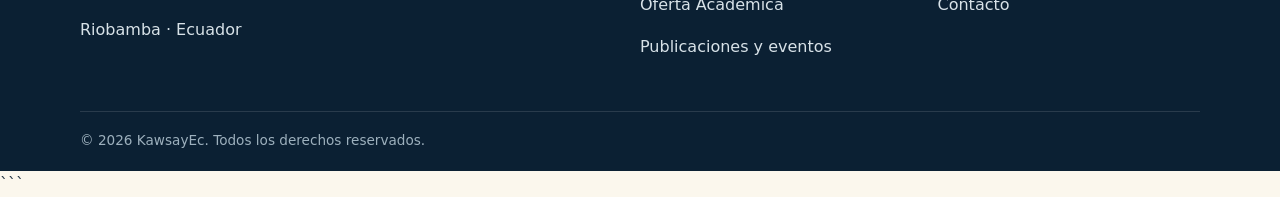
==== commit b41368b7: "index, ecosistema digital actualizados, el logo como header tambien se actualizo" ====
--- a/index.html
+++ b/index.html
@@ -1,170 +1,671 @@
+```html
 <!doctype html>
 <html lang="es">
   <head>
     <meta charset="UTF-8" />
     <meta name="viewport" content="width=device-width, initial-scale=1.0" />
+
     <meta
       name="description"
-      content="KawsayEc -  Centro Andino de Innovación y Formación"
+      content="KawsayEc - Centro Andino de Innovación y Formación. Saberes que conectan, capacidades que transforman."
     />
+
     <title>¿Quiénes somos? | KawsayEc</title>
+
     <link rel="stylesheet" href="style.css" />
   </head>
+
   <body>
+    <!-- ================= HEADER ================= -->
+
     <header>
       <nav class="navbar container">
         <a class="logo" href="index.html" aria-label="KawsayEc inicio">
-          <span class="logo-mark">K</span>
           <span
-            >KAWSAY<small> Centro Andino de Innovación y Formación</small></span
+            style="
+              display: flex;
+              align-items: center;
+              justify-content: center;
+              width: 100px;
+              height: 100px;
+              background: white;
+              border-radius: 50%;
+              overflow: hidden;
+            "
           >
+            <img
+              src="kawsay logo.jpg"
+              alt="Logo KawsayEc"
+              width="90"
+              style="display: block; object-fit: contain"
+            />
+          </span>
+
+          <span>
+            KAWSAY
+            <small>Centro Andino de Innovación y Formación</small>
+          </span>
         </a>
+
         <button class="menu-btn" aria-label="Abrir menú" aria-expanded="false">
           ☰
         </button>
+
         <ul class="nav-links">
-          <li><a href="index.html">¿Quiénes somos?</a></li>
-          <li><a href="oferta-academica.html">Oferta Académica</a></li>
           <li>
-            <a href="publicaciones-eventos.html">Publicaciones y eventos</a>
+            <a href="index.html">¿Quiénes somos?</a>
           </li>
-          <li><a href="ecosistema-digital.html">Ecosistema Digital</a></li>
-          <li><a href="contactos.html">Contacto</a></li>
+
+          <li>
+            <a href="oferta-academica.html">Oferta Académica</a>
+          </li>
+
+          <li>
+            <a href="publicaciones-eventos.html"> Publicaciones y eventos </a>
+          </li>
+
+          <li>
+            <a href="ecosistema-digital.html"> Ecosistema Digital </a>
+          </li>
+
+          <li>
+            <a href="contactos.html">Contacto</a>
+          </li>
         </ul>
       </nav>
     </header>
 
+    <!-- ================= HERO ================= -->
+
     <section class="hero">
       <div class="hero-content container reveal">
-        <span class="eyebrow"> Centro Andino de Innovación y Formación</span>
-        <h1>KAWSAYEC</h1>
-        <h2>Saberes que transforman, formación que conecta.</h2>
+        <span class="eyebrow"> Centro Andino de Innovación y Formación </span>
+
+        <h1>KAWSAY</h1>
+
+        <h2>Saberes que conectan · Capacidades que transforman</h2>
+
         <p>
-          Impulsamos procesos de capacitación certificados, con identidad,
-          innovación y compromiso con el desarrollo de nuestras comunidades.
+          Formamos personas capaces de aprender, adaptarse y liderar sin perder
+          su identidad, integrando conocimiento, innovación, tecnología e
+          inteligencia artificial al servicio de la vida.
         </p>
+
+        <p>
+          <strong>Riobamba · Ecuador</strong>
+        </p>
+
         <div class="btns">
-          <a class="btn btn-primary" href="oferta-academica.html"
-            >Ver oferta académica</a
-          >
-          <a class="btn btn-outline" href="contactos.html">Contáctanos</a>
-        </div>
-      </div>
-    </section>
+          <a class="btn btn-primary" href="oferta-academica.html">
+            Ver oferta académica
+          </a>
+
+          <a class="btn btn-outline" href="contactos.html"> Contáctanos </a>
+        </div>
+      </div>
+    </section>
+
     <div class="pattern"></div>
+
+    <!-- ================= NUESTRA CAUSA ================= -->
 
     <section class="section">
       <div class="container">
         <div class="section-title reveal">
-          <span class="eyebrow">¿Quiénes somos?</span>
-          <h2>Aprender desde nuestros saberes</h2>
-          <p>
-            KawsayEc es un espacio de capacitación orientado a fortalecer
-            conocimientos, habilidades y oportunidades mediante una propuesta
-            educativa cercana y pertinente.
-          </p>
-        </div>
+          <span class="eyebrow"> Nuestra causa </span>
+
+          <h2>
+            La vida crece cuando el conocimiento se convierte en oportunidades.
+          </h2>
+
+          <p>
+            Kawsay nace de una convicción: ninguna innovación tiene sentido si
+            no mejora la vida humana.
+          </p>
+
+          <p>
+            En la era de la inteligencia artificial, formamos personas capaces
+            de aprender, adaptarse y liderar sin perder su identidad andina.
+          </p>
+        </div>
+
+        <div class="card reveal">
+          <p>
+            <strong> “Kawsay” </strong>
+            expresa una idea de vida plena y con sentido, vinculada al horizonte
+            del
+            <strong>Sumak Kawsay — el Buen Vivir.</strong>
+          </p>
+        </div>
+      </div>
+    </section>
+
+    <!-- ================= CAMPOS DE ACCIÓN ================= -->
+
+    <section class="section alt">
+      <div class="container">
+        <div class="section-title reveal">
+          <span class="eyebrow"> Campos de acción </span>
+
+          <h2>Formación para responder a los desafíos del presente</h2>
+        </div>
+
         <div class="grid grid-3">
           <article class="card reveal">
+            <div class="icon">◆</div>
+
+            <h3>Administración</h3>
+
+            <p>
+              Gestión, liderazgo y desarrollo de capacidades para organizaciones
+              y emprendimientos.
+            </p>
+          </article>
+
+          <article class="card gold reveal">
+            <div class="icon">✚</div>
+
+            <h3>Salud</h3>
+
+            <p>
+              Bienestar, prevención y formación orientada al cuidado integral de
+              las personas.
+            </p>
+          </article>
+
+          <article class="card cyan reveal">
             <div class="icon">✦</div>
-            <h3>Identidad</h3>
-            <p>
-              Valoramos los conocimientos andinos y los integramos con nuevas
-              herramientas para responder a los desafíos actuales.
-            </p>
-          </article>
+
+            <h3>Innovación e IA</h3>
+
+            <p>
+              Tecnología al servicio de las capacidades humanas, con criterio,
+              responsabilidad y propósito.
+            </p>
+          </article>
+
+          <article class="card reveal">
+            <div class="icon">↗</div>
+
+            <h3>Comunicación</h3>
+
+            <p>
+              Desarrollo de mensajes con impacto y herramientas para comunicar
+              de manera responsable.
+            </p>
+          </article>
+
           <article class="card gold reveal">
-            <div class="icon">☀</div>
-            <h3>Formación</h3>
-            <p>
-              Diseñamos experiencias prácticas y certificadas para que cada
-              participante convierta el aprendizaje en nuevas posibilidades.
-            </p>
-          </article>
+            <div class="icon">∞</div>
+
+            <h3>Emprendimiento</h3>
+
+            <p>
+              Ideas sostenibles, autonomía y generación de nuevas oportunidades.
+            </p>
+          </article>
+
           <article class="card cyan reveal">
-            <div class="icon">↗</div>
-            <h3>Transformación</h3>
-            <p>
-              Conectamos personas, instituciones y oportunidades para generar
-              impacto sostenible en el territorio.
-            </p>
-          </article>
-        </div>
+            <div class="icon">⌂</div>
+
+            <h3>Desarrollo local</h3>
+
+            <p>
+              Soluciones y conocimientos orientados al desarrollo de personas,
+              empresas y comunidades.
+            </p>
+          </article>
+        </div>
+      </div>
+    </section>
+
+    <!-- ================= MISIÓN Y VISIÓN ================= -->
+
+    <section class="section">
+      <div class="container grid grid-2">
+        <div class="card reveal">
+          <span class="eyebrow"> Misión </span>
+
+          <h2>Desarrollar capacidades para transformar.</h2>
+
+          <p>
+            Desarrollar competencias humanas, profesionales y empresariales
+            mediante programas de capacitación práctica e interdisciplinaria en
+            administración, comunicación, salud, desarrollo local,
+            emprendimiento e inteligencia artificial.
+          </p>
+
+          <p>
+            Contribuimos al liderazgo, la empleabilidad, la autonomía y el
+            bienestar de las personas y sus comunidades.
+          </p>
+        </div>
+
+        <div class="card gold reveal">
+          <span class="eyebrow"> Visión 2035 </span>
+
+          <h2>Un referente andino con proyección global.</h2>
+
+          <p>
+            Ser el Instituto Tecnológico andino de referencia nacional e
+            internacional en innovación y formación continua.
+          </p>
+
+          <p>
+            Ser reconocidos por preparar líderes, emprendedores y ciudadanos
+            capaces de usar el conocimiento y la inteligencia artificial para
+            generar desarrollo humano, empresarial y comunitario con identidad,
+            ética y visión de futuro.
+          </p>
+        </div>
+      </div>
+    </section>
+
+    <!-- ================= MODALIDADES ================= -->
+
+    <section class="section alt">
+      <div class="container">
+        <div class="section-title reveal">
+          <span class="eyebrow"> Nuestra formación </span>
+
+          <h2>Aprende de la manera que mejor se adapte a ti.</h2>
+
+          <p>
+            Diseñamos experiencias de formación accesibles, prácticas y
+            pertinentes.
+          </p>
+        </div>
+
+        <div class="grid grid-3">
+          <article class="card reveal">
+            <div class="icon">01</div>
+
+            <h3>Presencial</h3>
+
+            <p>
+              Experiencias de aprendizaje cercanas, participativas y conectadas
+              con el territorio.
+            </p>
+          </article>
+
+          <article class="card gold reveal">
+            <div class="icon">02</div>
+
+            <h3>Virtual</h3>
+
+            <p>
+              Formación flexible que permite aprender desde cualquier lugar.
+            </p>
+          </article>
+
+          <article class="card cyan reveal">
+            <div class="icon">03</div>
+
+            <h3>Híbrida</h3>
+
+            <p>
+              Combinamos lo mejor de la experiencia presencial y las
+              herramientas digitales.
+            </p>
+          </article>
+        </div>
+
         <div class="stats">
           <div class="stat">
-            <strong>01</strong><span>Formación con propósito</span>
+            <strong>01</strong>
+            <span>Identidad andina</span>
           </div>
+
           <div class="stat">
-            <strong>02</strong><span>Modalidades flexibles</span>
+            <strong>02</strong>
+            <span>Proyección global</span>
           </div>
-          <div class="stat"><strong>03</strong><span>Certificación</span></div>
+
           <div class="stat">
-            <strong>∞</strong><span>Oportunidades para crecer</span>
+            <strong>03</strong>
+            <span>Innovación responsable</span>
           </div>
-        </div>
-      </div>
-    </section>
-
-    <section class="section alt">
+
+          <div class="stat">
+            <strong>∞</strong>
+            <span>Oportunidades para crecer</span>
+          </div>
+        </div>
+      </div>
+    </section>
+
+    <!-- ================= SIGNIFICADO DEL SÍMBOLO ================= -->
+
+    <section class="section">
       <div class="container grid grid-2">
         <div class="reveal">
-          <span class="eyebrow">Nuestra propuesta</span>
+          <span class="eyebrow"> Significado del símbolo </span>
+
+          <h2>Un camino de crecimiento.</h2>
+
+          <p>
+            La vida crece cuando sus elementos permanecen conectados. El logo no
+            representa una institución estática: representa un camino.
+          </p>
+
+          <p>
+            Una persona entra con una necesidad y sale con mayor capacidad para
+            actuar.
+          </p>
+        </div>
+
+        <div class="card reveal">
+          <h3>Raíz</h3>
+
+          <p>Identidad andina.</p>
+
+          <h3>Movimiento</h3>
+
+          <p>Aprendizaje activo.</p>
+
+          <h3>Proyección</h3>
+
+          <p>Futuro y visión.</p>
+        </div>
+      </div>
+    </section>
+
+    <!-- ================= PRINCIPIOS ================= -->
+
+    <section class="section alt">
+      <div class="container">
+        <div class="section-title reveal">
+          <span class="eyebrow"> Cómo actuamos </span>
+
+          <h2>Principios institucionales</h2>
+        </div>
+
+        <div class="grid grid-2">
+          <article class="card reveal">
+            <h3>01 · Aprendizaje con propósito</h3>
+            <p>
+              Todo proceso formativo responde a una necesidad real y conduce a
+              una aplicación concreta.
+            </p>
+          </article>
+
+          <article class="card reveal">
+            <h3>02 · Identidad con proyección</h3>
+            <p>
+              Partimos de la riqueza andina y nos proyectamos hacia escenarios
+              internacionales.
+            </p>
+          </article>
+
+          <article class="card reveal">
+            <h3>03 · Tecnología al servicio de la vida</h3>
+            <p>
+              La inteligencia artificial potencia capacidades humanas con
+              responsabilidad y criterio.
+            </p>
+          </article>
+
+          <article class="card reveal">
+            <h3>04 · Formación para la autonomía</h3>
+            <p>
+              Fortalecemos la confianza, la independencia y la capacidad de
+              generar oportunidades.
+            </p>
+          </article>
+
+          <article class="card reveal">
+            <h3>05 · Liderazgo que sirve</h3>
+            <p>
+              Orientar, escuchar y generar condiciones para que otros también
+              crezcan.
+            </p>
+          </article>
+
+          <article class="card reveal">
+            <h3>06 · Interdisciplinariedad aplicada</h3>
+            <p>
+              Conectamos distintos saberes para construir respuestas más
+              completas y pertinentes.
+            </p>
+          </article>
+
+          <article class="card reveal">
+            <h3>07 · Inclusión con exigencia</h3>
+            <p>
+              Ofrecemos oportunidades amplias acompañadas de rigor y
+              responsabilidad.
+            </p>
+          </article>
+
+          <article class="card reveal">
+            <h3>08 · Innovación vinculada al territorio</h3>
+            <p>
+              Desarrollamos soluciones útiles para personas, empresas y
+              comunidades.
+            </p>
+          </article>
+        </div>
+      </div>
+    </section>
+
+    <!-- ================= VALORES ================= -->
+
+    <section class="section">
+      <div class="container">
+        <div class="section-title reveal">
+          <span class="eyebrow"> Lo que nos mueve </span>
+
+          <h2>Nuestros valores</h2>
+        </div>
+
+        <div class="grid grid-3">
+          <article class="card reveal">
+            <h3>Vida plena</h3>
+          </article>
+
+          <article class="card gold reveal">
+            <h3>Identidad</h3>
+          </article>
+
+          <article class="card cyan reveal">
+            <h3>Solidaridad</h3>
+          </article>
+
+          <article class="card reveal">
+            <h3>Creatividad</h3>
+          </article>
+
+          <article class="card gold reveal">
+            <h3>Liderazgo</h3>
+          </article>
+
+          <article class="card cyan reveal">
+            <h3>Innovación</h3>
+          </article>
+
+          <article class="card reveal">
+            <h3>Equidad</h3>
+          </article>
+
+          <article class="card gold reveal">
+            <h3>Cuidado</h3>
+          </article>
+
+          <article class="card cyan reveal">
+            <h3>Ética</h3>
+          </article>
+
+          <article class="card reveal">
+            <h3>Excelencia</h3>
+          </article>
+        </div>
+      </div>
+    </section>
+
+    <!-- ================= PERFIL KAWSAY ================= -->
+
+    <section class="section alt">
+      <div class="container">
+        <div class="section-title reveal">
+          <span class="eyebrow"> A quién formamos </span>
+
+          <h2>El perfil Kawsay</h2>
+
+          <p>
+            No se define por lo que sabe, sino por lo que es capaz de hacer con
+            ese conocimiento.
+          </p>
+        </div>
+
+        <div class="grid grid-2">
+          <div class="card reveal">
+            <p>✦ Aprende de forma permanente.</p>
+
+            <p>✦ Usa la tecnología con criterio.</p>
+
+            <p>✦ Comunica con responsabilidad.</p>
+
+            <p>✦ Identifica oportunidades.</p>
+          </div>
+
+          <div class="card gold reveal">
+            <p>✦ Lidera desde el servicio.</p>
+
+            <p>✦ Emprende con disciplina.</p>
+
+            <p>✦ Cuida su bienestar y el de otros.</p>
+
+            <p>✦ Conecta con su comunidad.</p>
+          </div>
+        </div>
+
+        <div class="card cyan reveal" style="margin-top: 2rem">
+          <p>
+            <strong>
+              “Aprender tiene sentido cuando amplía la capacidad de decidir y
+              transformar.”
+            </strong>
+          </p>
+        </div>
+      </div>
+    </section>
+
+    <!-- ================= PROPUESTA ================= -->
+
+    <section class="section">
+      <div class="container grid grid-2">
+        <div class="reveal">
+          <span class="eyebrow"> Nuestra propuesta </span>
+
           <h2 style="color: var(--navy); font-size: 2.5rem">
-            Saberes que dialogan con el presente
+            Saberes que dialogan con el presente.
           </h2>
-          <p>
-            Combinamos experiencia, cultura, tecnología y aprendizaje práctico
-            para crear cursos que puedan ser aplicados en la vida profesional y
-            comunitaria.
-          </p>
-          <a class="btn btn-primary" href="publicaciones-eventos.html"
-            >Conoce nuestras actividades</a
-          >
-        </div>
+
+          <p>
+            Combinamos experiencia, cultura, tecnología e inteligencia
+            artificial con aprendizaje práctico para crear procesos formativos
+            aplicables a la vida profesional y comunitaria.
+          </p>
+
+          <a class="btn btn-primary" href="publicaciones-eventos.html">
+            Conoce nuestras actividades
+          </a>
+        </div>
+
         <div class="card reveal">
-          <h3>Principios KawsayEc</h3>
-          <p><strong>Comunidad:</strong> aprendemos compartiendo.</p>
-          <p><strong>Identidad:</strong> reconocemos nuestras raíces.</p>
-          <p>
-            <strong>Innovación:</strong> abrimos caminos con nuevas
-            herramientas.
-          </p>
-          <p>
-            <strong>Calidad:</strong> buscamos formación pertinente y
-            responsable.
-          </p>
-        </div>
-      </div>
-    </section>
+          <h3>Formación que conecta</h3>
+
+          <p>Personas.</p>
+
+          <p>Instituciones.</p>
+
+          <p>Empresas.</p>
+
+          <p>Comunidades.</p>
+
+          <p>
+            <strong> Conocimiento + identidad + innovación + acción. </strong>
+          </p>
+        </div>
+      </div>
+    </section>
+
+    <!-- ================= CTA ================= -->
+
+    <section class="section alt">
+      <div class="container">
+        <div class="section-title reveal">
+          <span class="eyebrow"> KawsayEc </span>
+
+          <h2>Saberes que conectan. Capacidades que transforman.</h2>
+
+          <p>
+            Conoce nuestra oferta académica y encuentra nuevas oportunidades
+            para aprender, crecer y transformar.
+          </p>
+
+          <div class="btns">
+            <a class="btn btn-primary" href="oferta-academica.html">
+              Explorar oferta académica
+            </a>
+
+            <a class="btn btn-outline" href="contactos.html"> Contáctanos </a>
+          </div>
+        </div>
+      </div>
+    </section>
+
+    <!-- ================= FOOTER ================= -->
 
     <footer>
       <div class="container footer-grid">
         <div>
-          <h3>KAWSAYEC</h3>
-          <p>
-            Centro Andino de Innovación y Formación. Formación, saberes y
-            oportunidades para el desarrollo de nuestras comunidades.
-          </p>
-        </div>
+          <h3>KAWSAY</h3>
+
+          <p>
+            Centro Andino de Innovación y Formación. Saberes que conectan y
+            capacidades que transforman.
+          </p>
+
+          <p>Riobamba · Ecuador</p>
+        </div>
+
         <div>
           <h4>Navegación</h4>
-          <p><a href="index.html">¿Quiénes somos?</a></p>
-          <p><a href="oferta-academica.html">Oferta Académica</a></p>
-          <p>
-            <a href="publicaciones-eventos.html">Publicaciones y eventos</a>
-          </p>
-        </div>
+
+          <p>
+            <a href="index.html"> ¿Quiénes somos? </a>
+          </p>
+
+          <p>
+            <a href="oferta-academica.html"> Oferta Académica </a>
+          </p>
+
+          <p>
+            <a href="publicaciones-eventos.html"> Publicaciones y eventos </a>
+          </p>
+        </div>
+
         <div>
           <h4>Conecta</h4>
-          <p><a href="ecosistema-digital.html">Ecosistema Digital</a></p>
-          <p><a href="contactos.html">Contactos</a></p>
-        </div>
-      </div>
+
+          <p>
+            <a href="ecosistema-digital.html"> Ecosistema Digital </a>
+          </p>
+
+          <p>
+            <a href="contactos.html"> Contacto </a>
+          </p>
+        </div>
+      </div>
+
       <div class="container copyright">
-        © <span id="year"></span> KawsayEc. Todos los derechos reservados.
+        © <span id="year"></span>
+        KawsayEc. Todos los derechos reservados.
       </div>
     </footer>
 
     <script src="js.js"></script>
   </body>
 </html>
+```
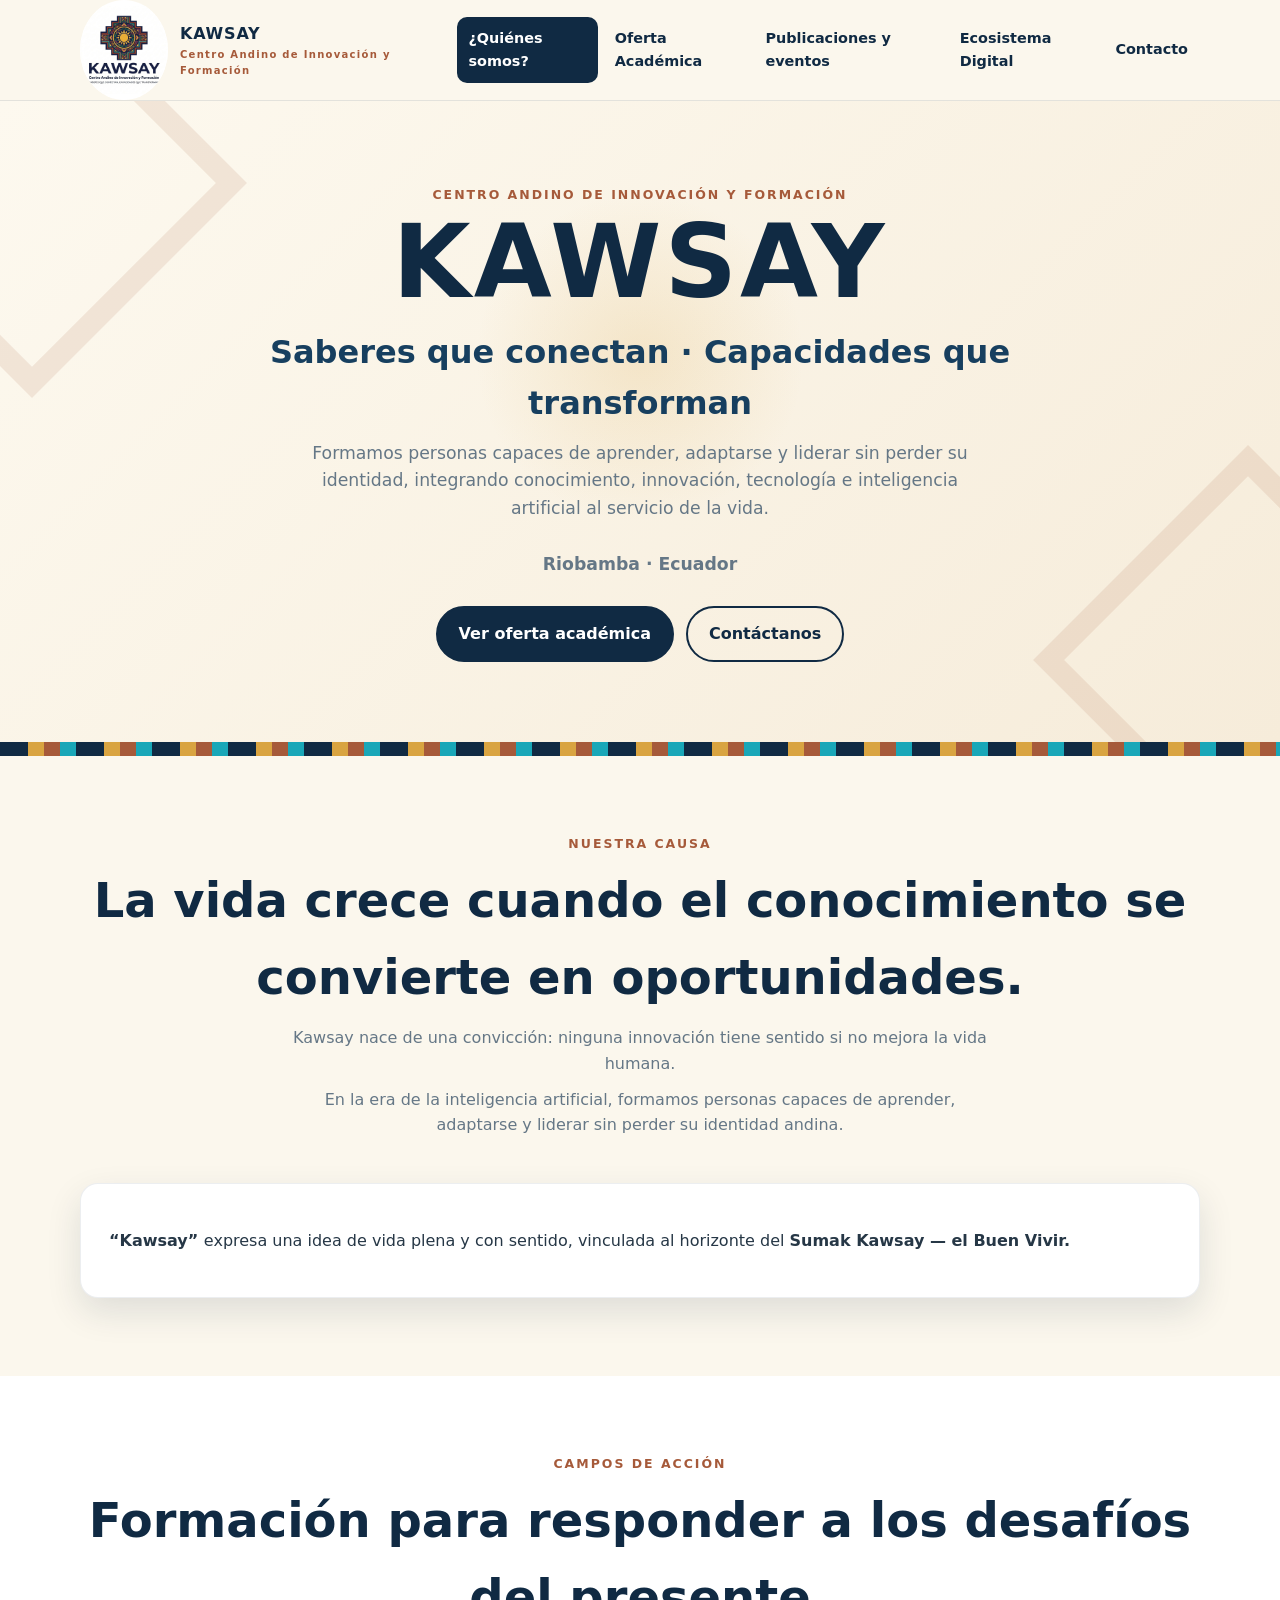
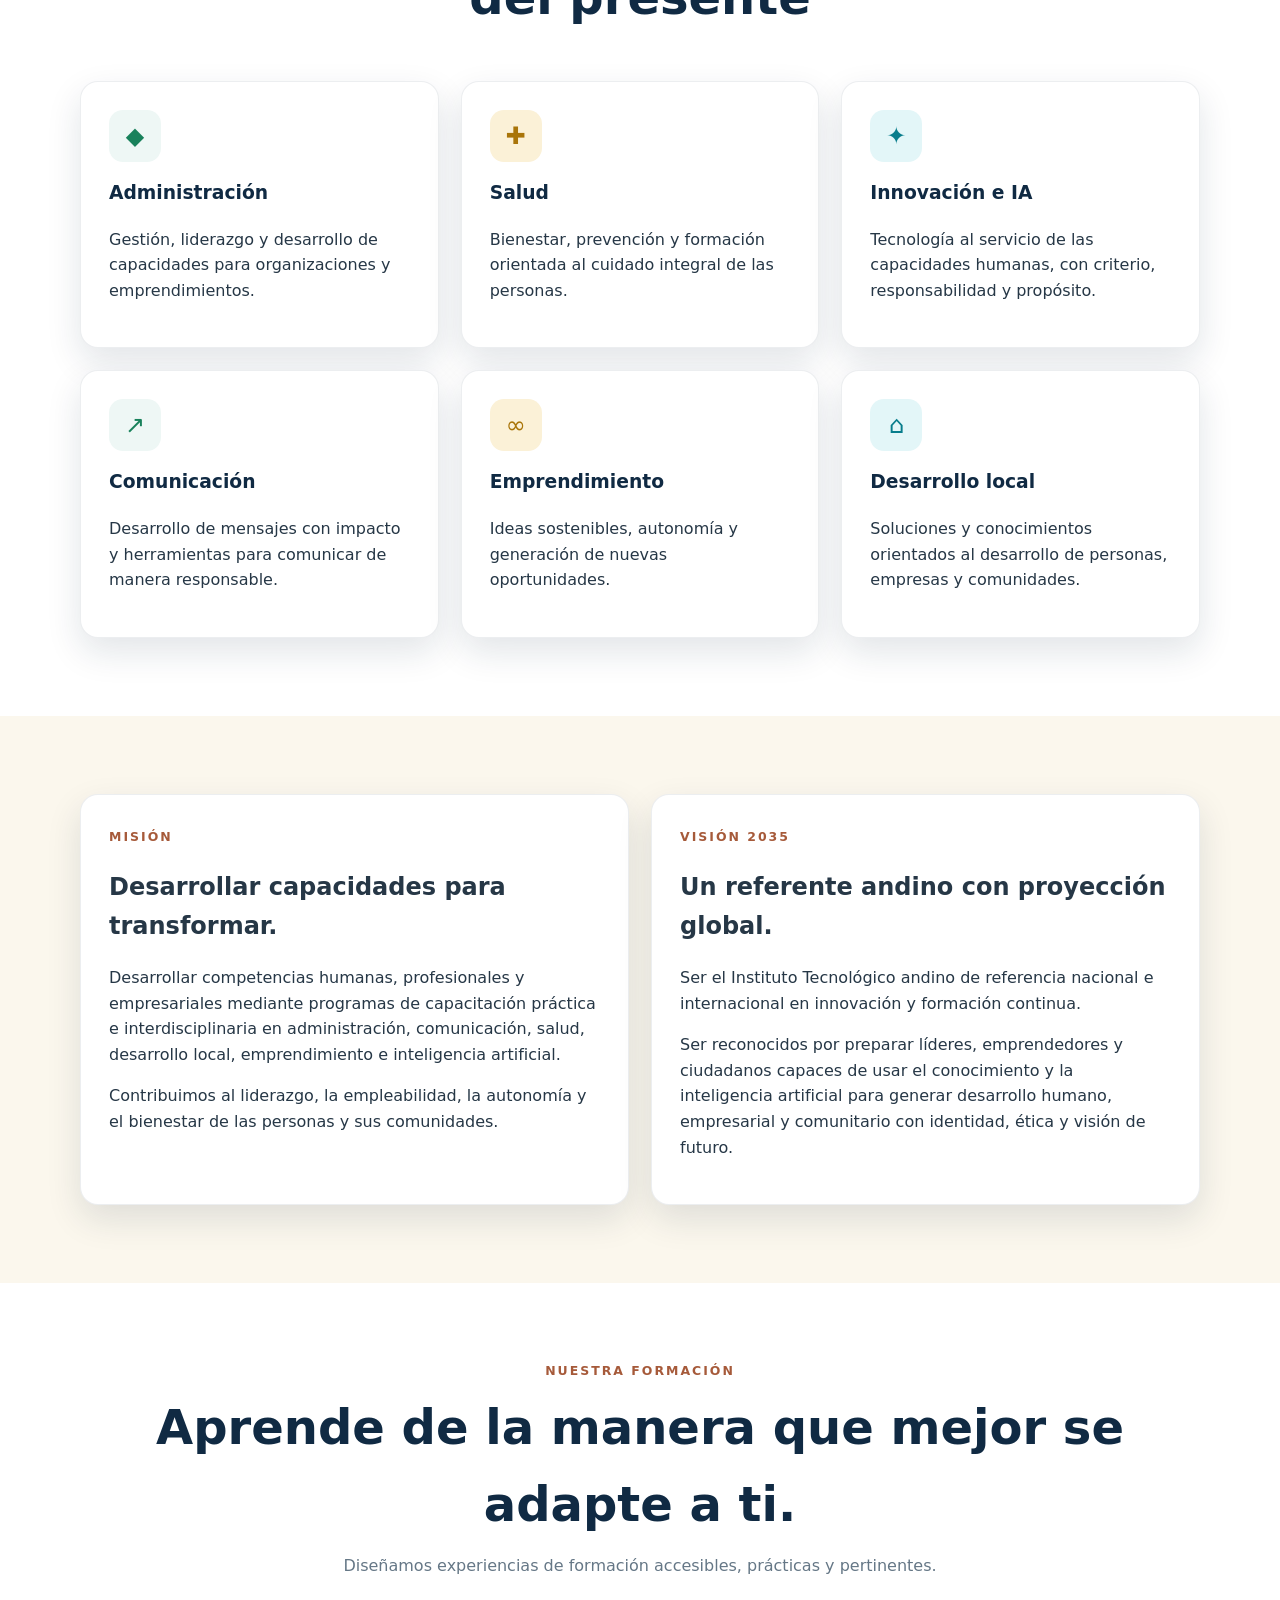
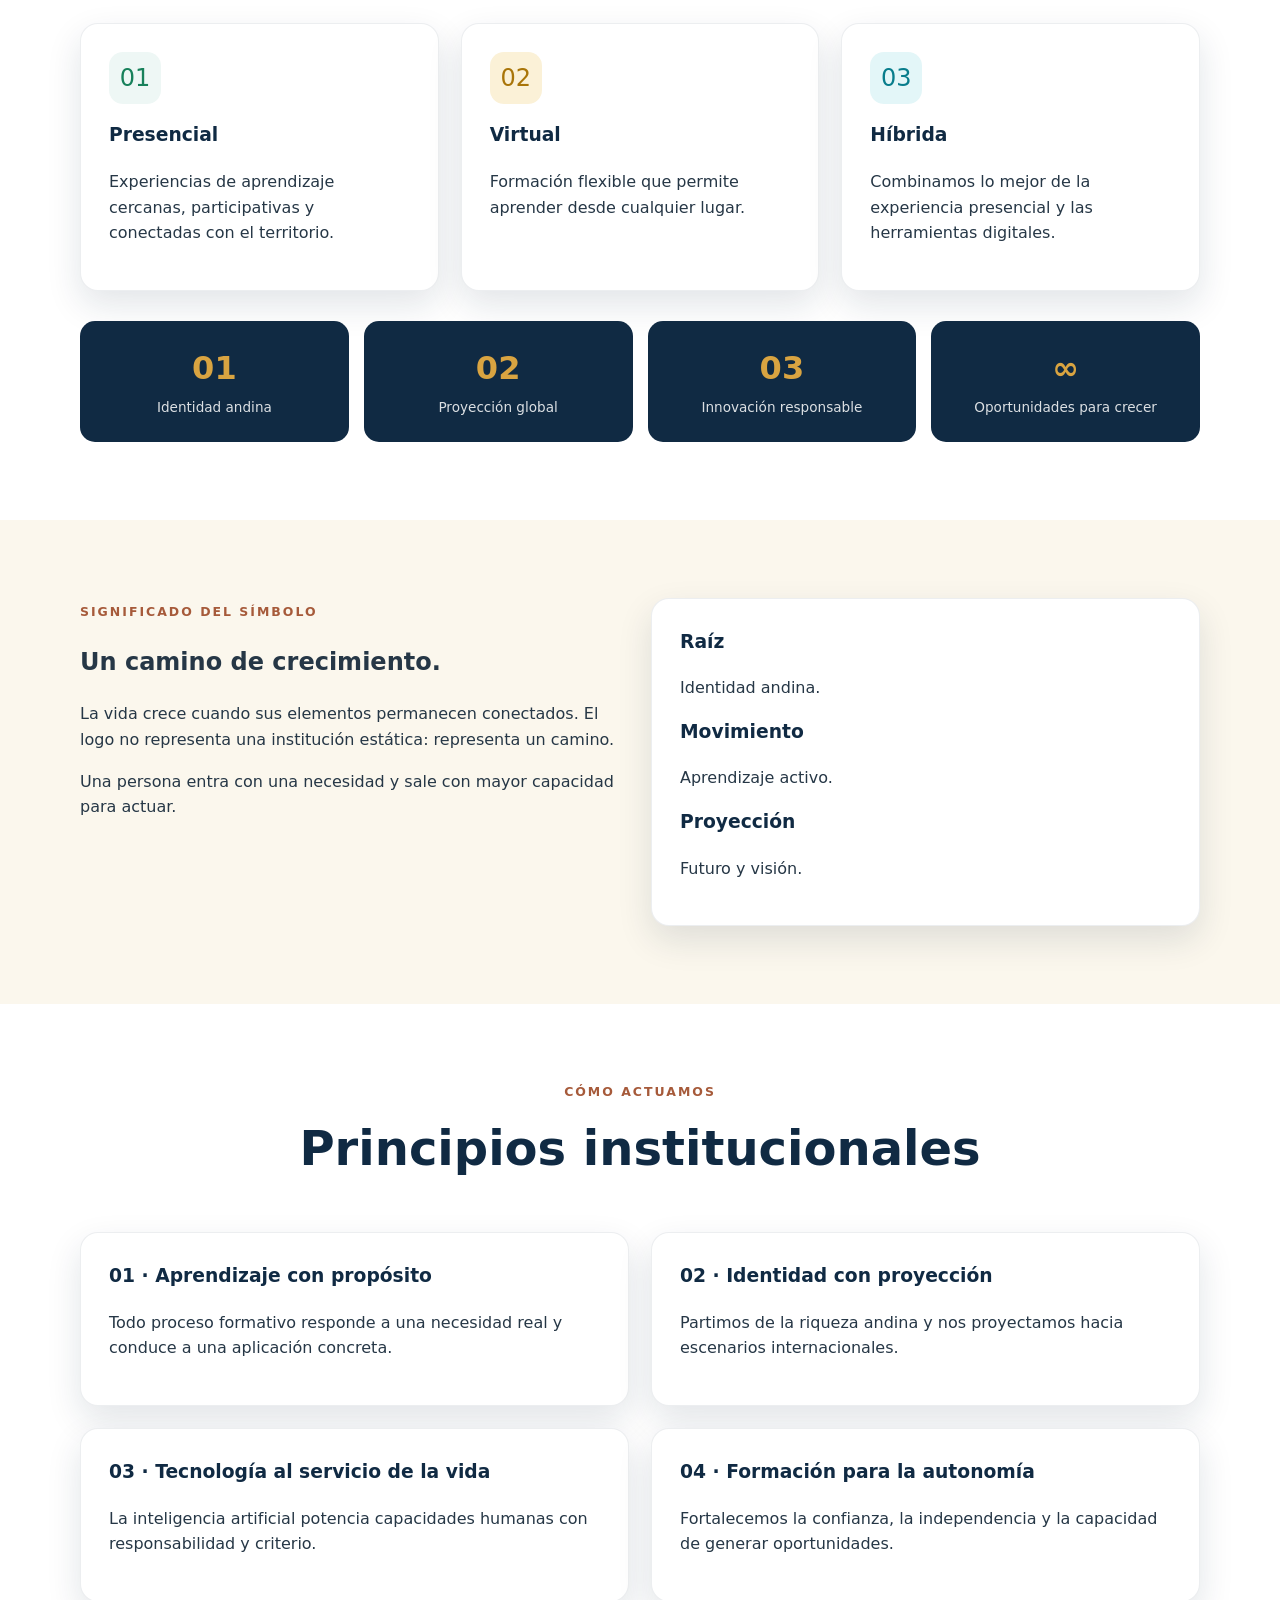
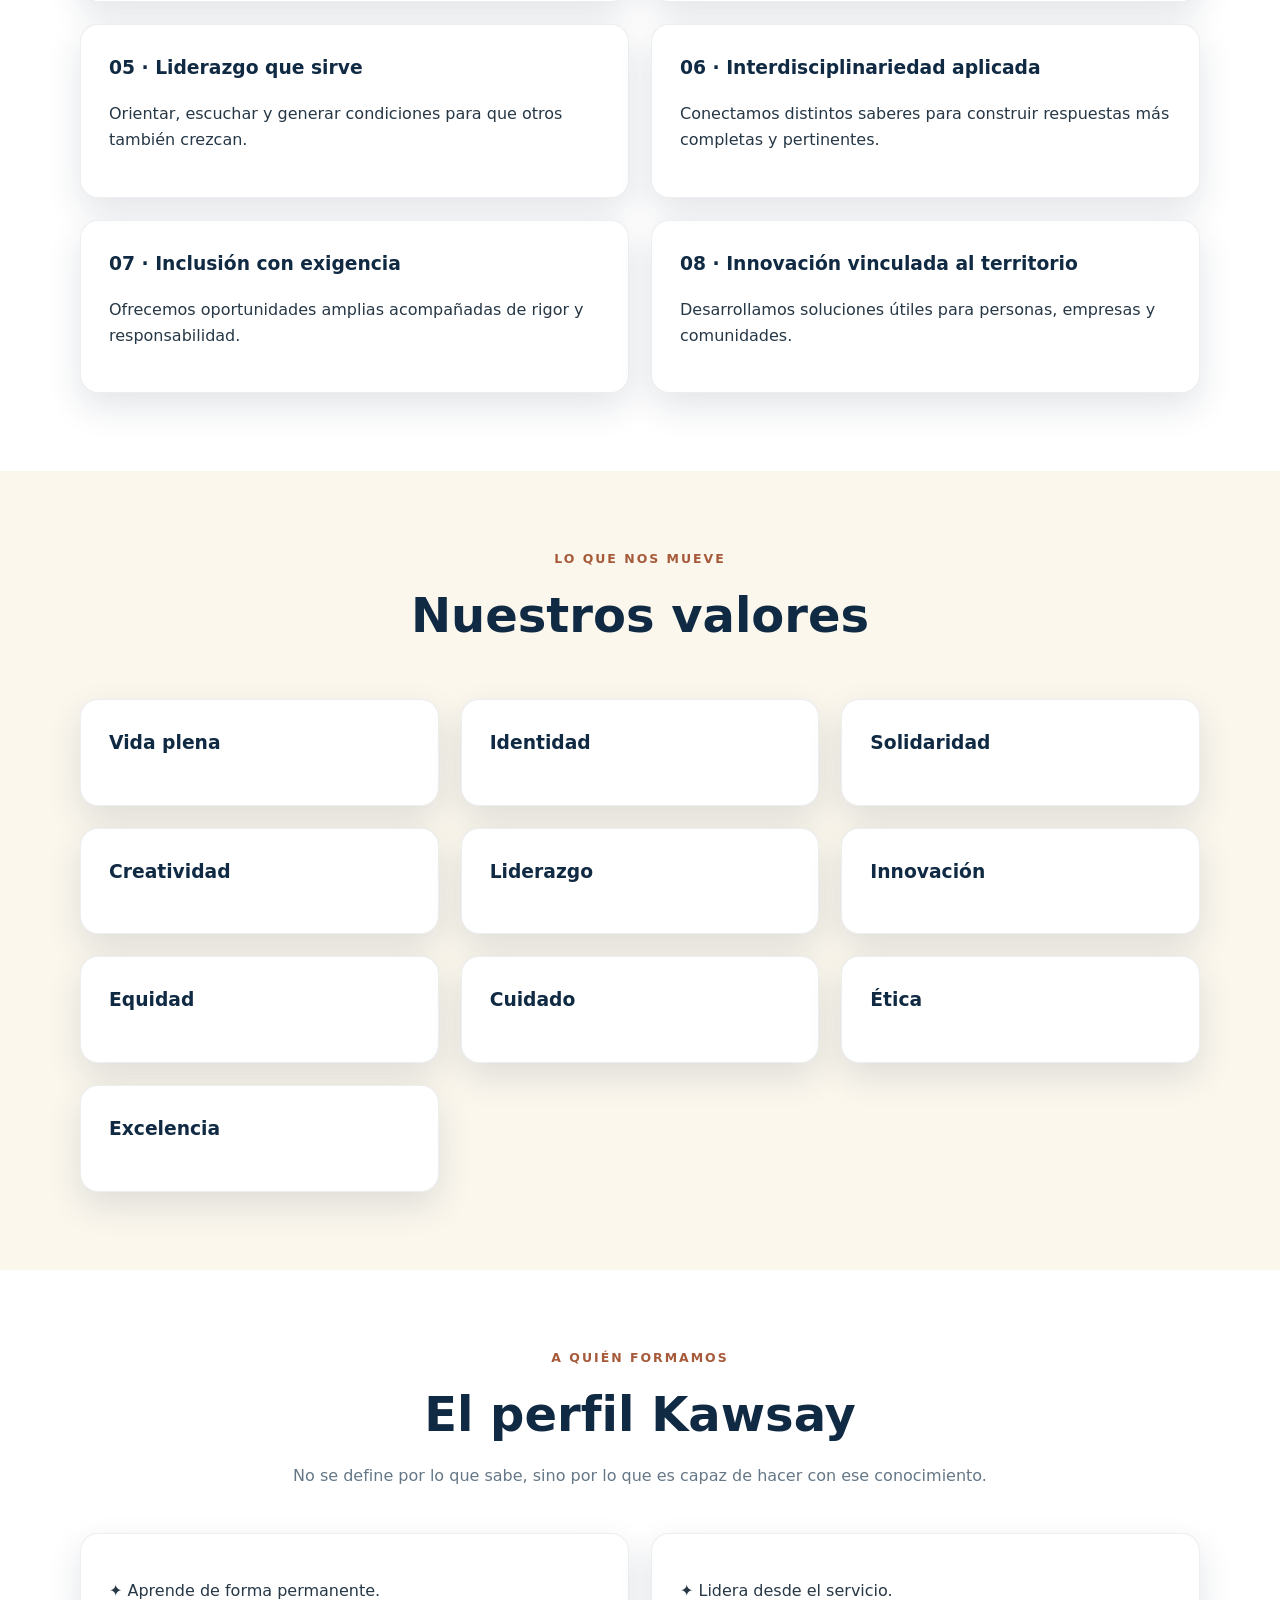
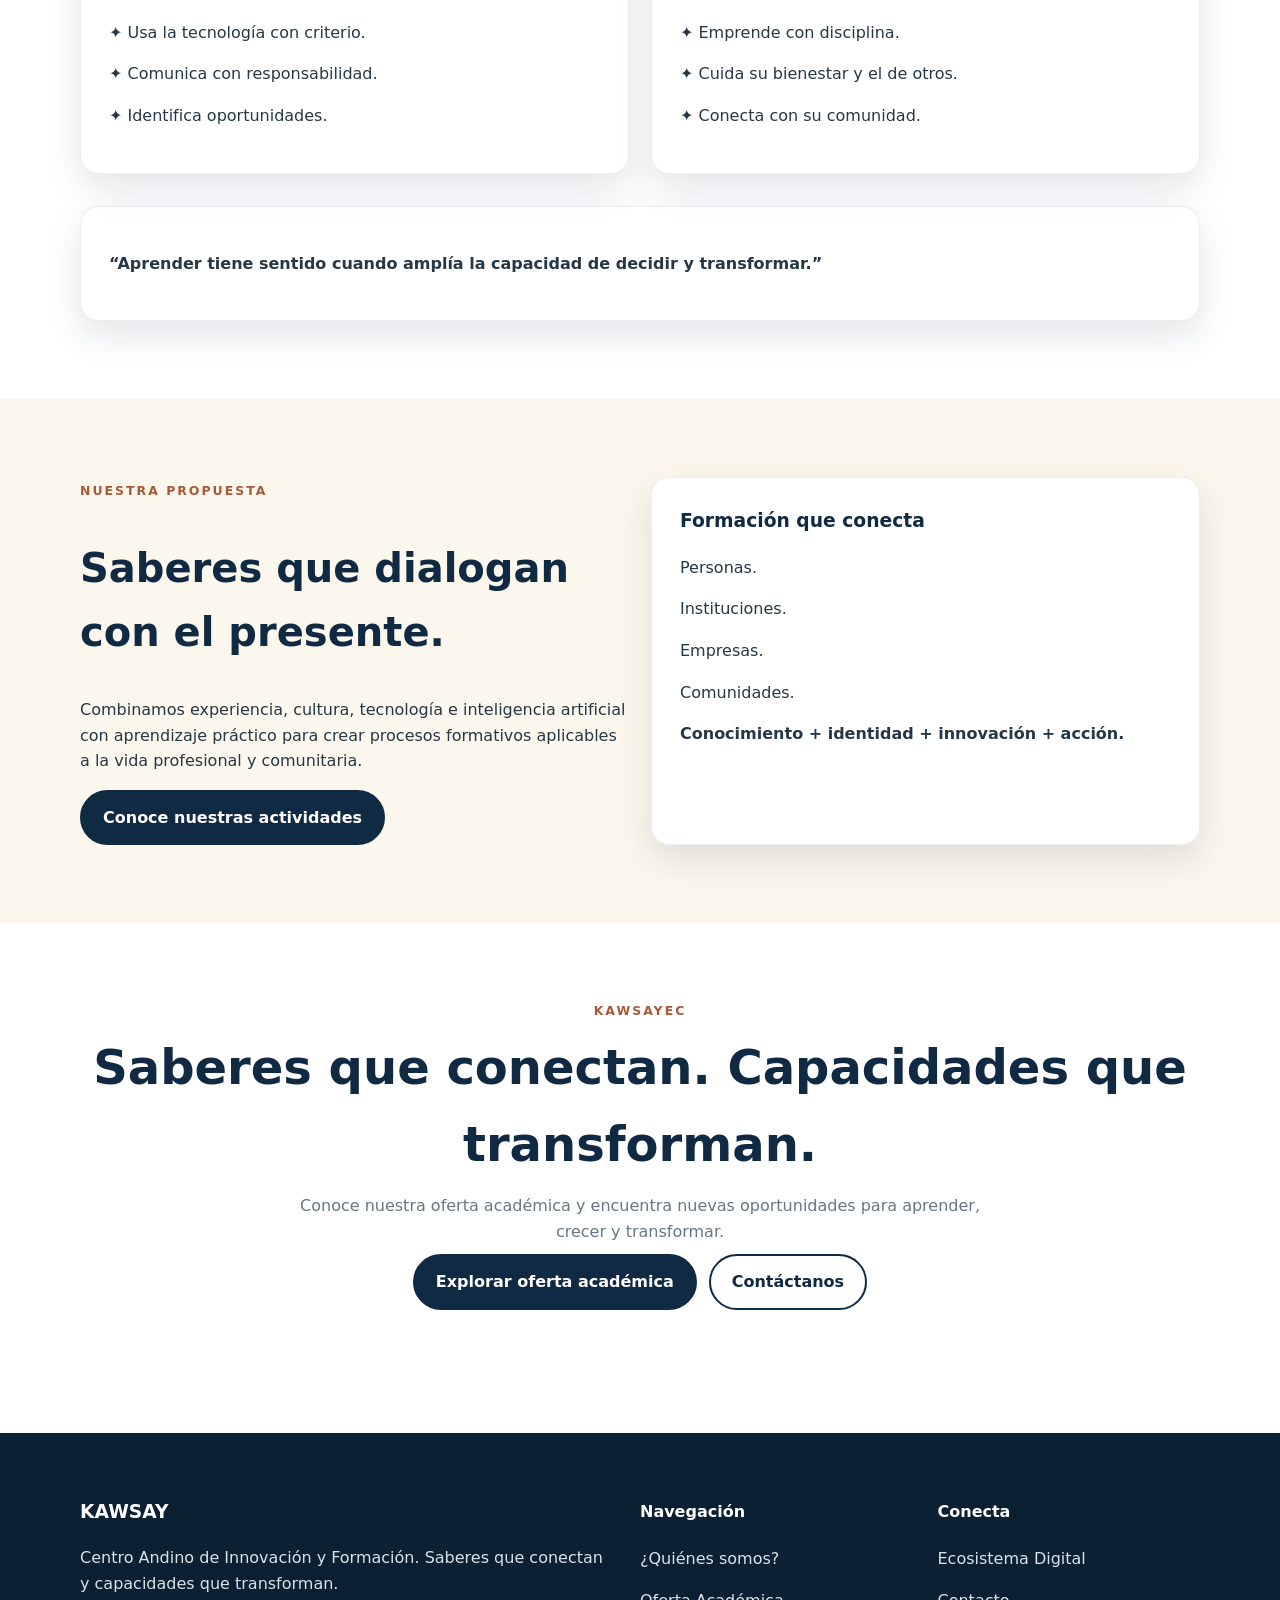
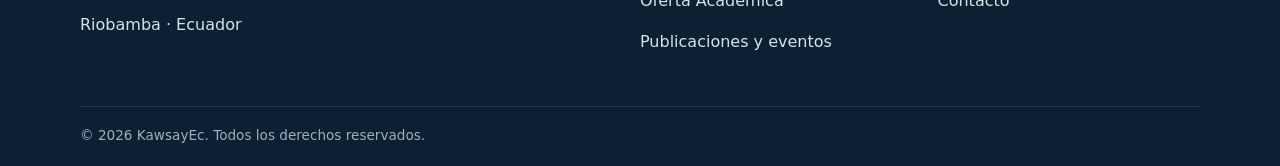
==== commit 2852143e: "index html corregido" ====
--- a/index.html
+++ b/index.html
@@ -1,4 +1,3 @@
-```html
 <!doctype html>
 <html lang="es">
   <head>
@@ -668,4 +667,3 @@
     <script src="js.js"></script>
   </body>
 </html>
-```
